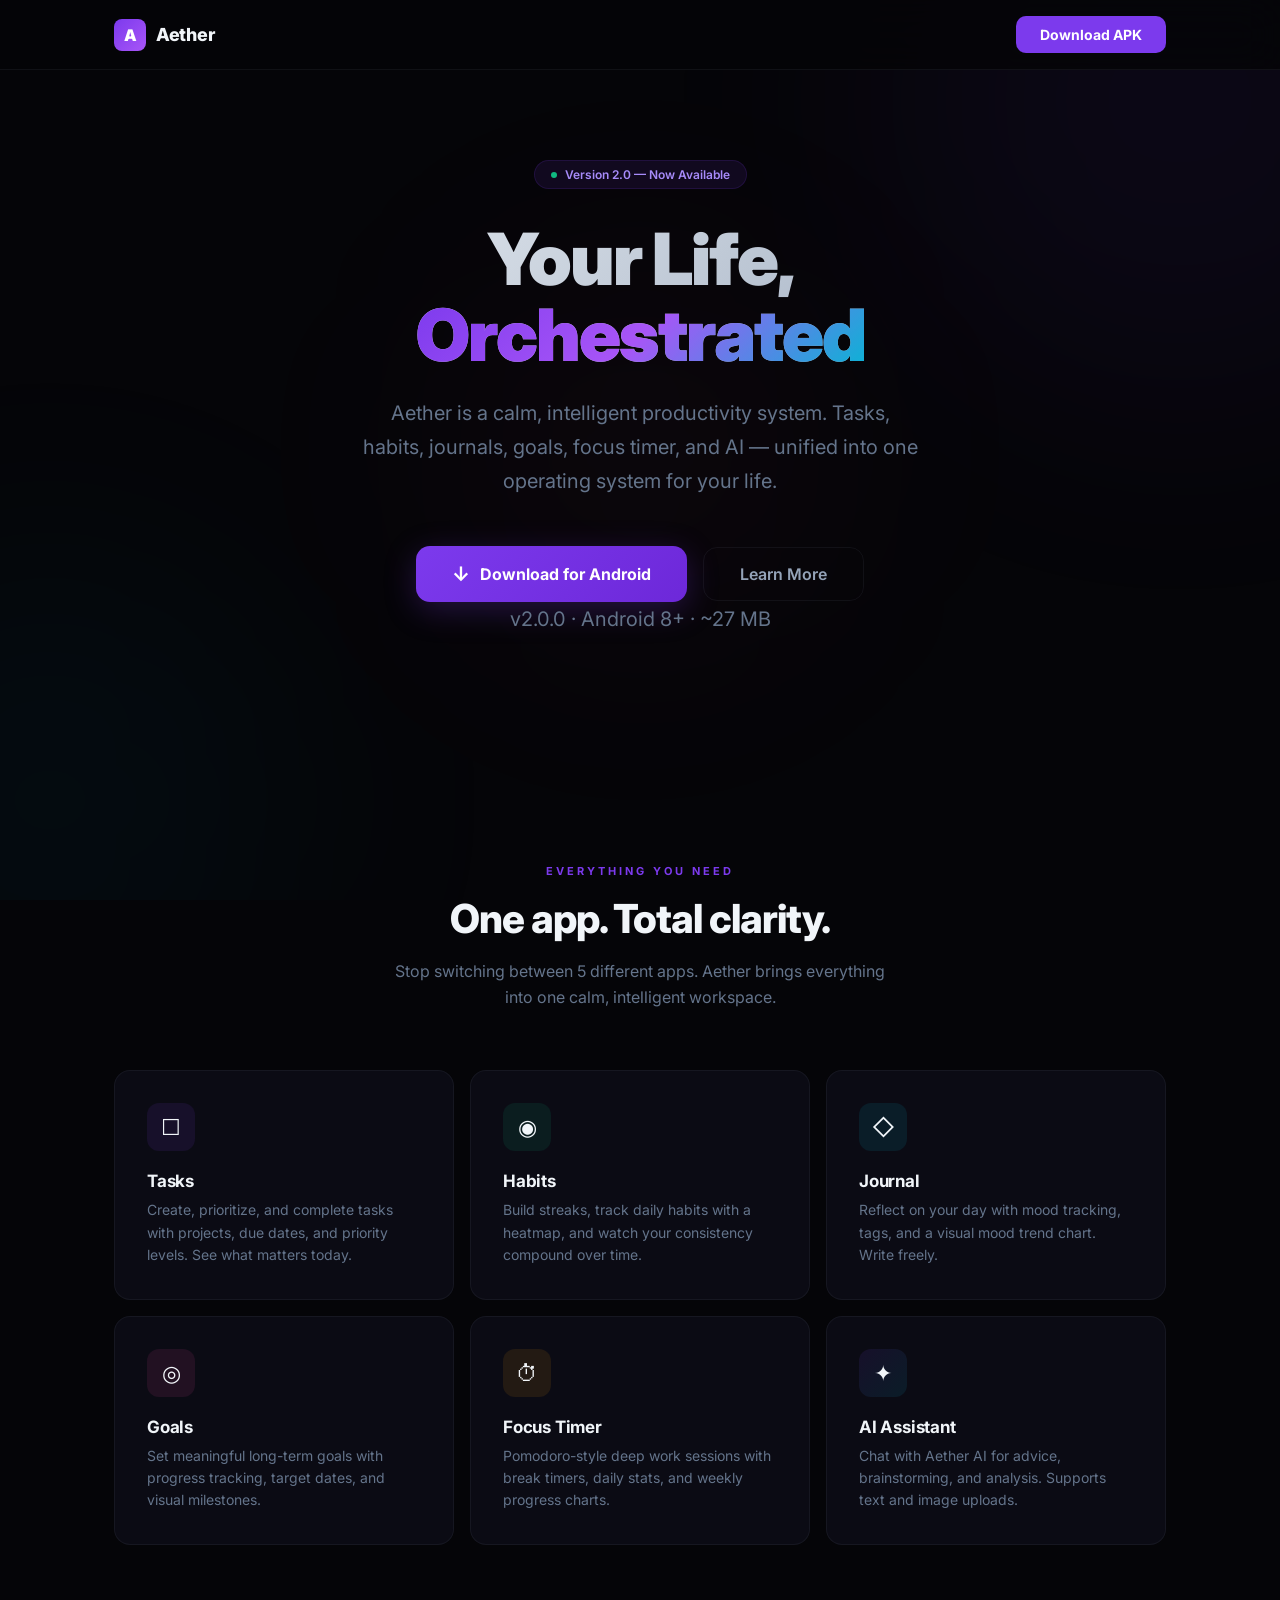
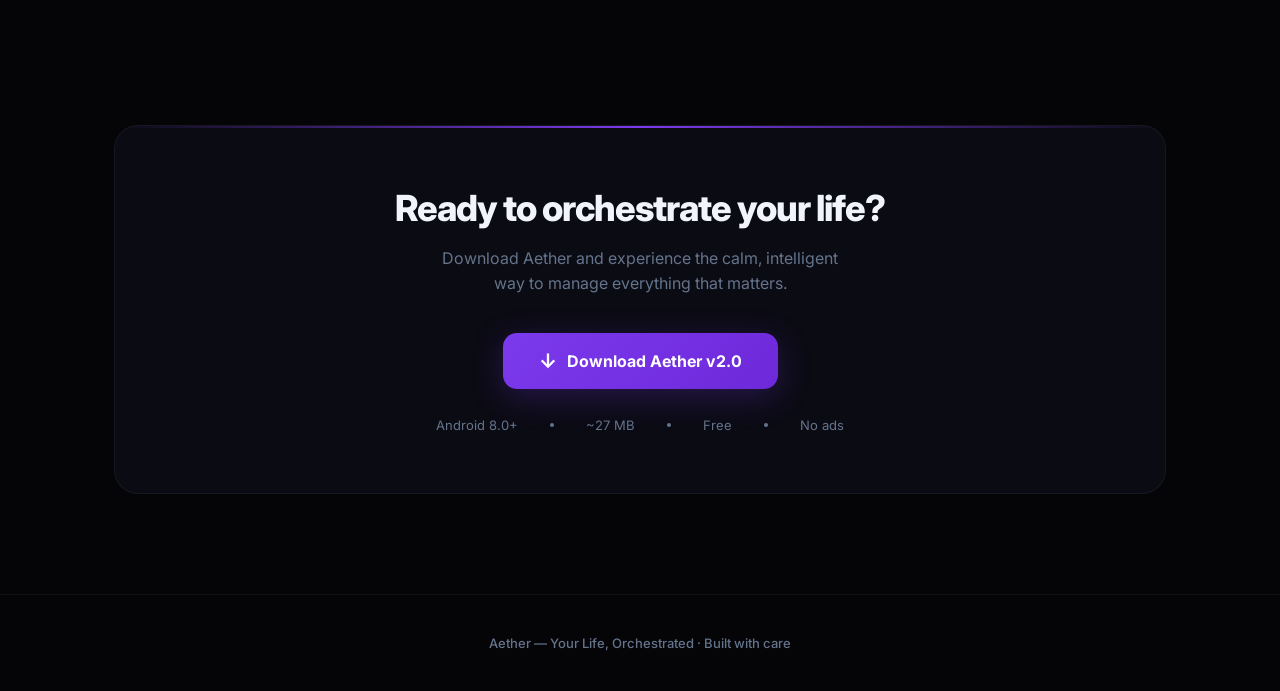
==== index.html @ 17930e39 "Aether landing page with APK download" ====
<!DOCTYPE html>
<html lang="en">
<head>
  <meta charset="UTF-8">
  <meta name="viewport" content="width=device-width, initial-scale=1.0">
  <title>Aether — Your Life, Orchestrated</title>
  <meta name="description" content="Aether is a calm, intelligent productivity operating system. Tasks, habits, journals, goals, AI — all in one place.">
  <meta name="theme-color" content="#050508">
  <link rel="preconnect" href="https://fonts.googleapis.com">
  <link rel="preconnect" href="https://fonts.gstatic.com" crossorigin>
  <link href="https://fonts.googleapis.com/css2?family=Inter:wght@300;400;500;600;700;800;900&display=swap" rel="stylesheet">
  <style>
    *, *::before, *::after { box-sizing: border-box; margin: 0; padding: 0; }

    :root {
      --bg: #050508;
      --bg-card: #0B0B14;
      --bg-elevated: #0F0F1A;
      --pri: #7C3AED;
      --pri-soft: rgba(124,58,237,0.10);
      --pri-glow: rgba(124,58,237,0.15);
      --cyan: #06B6D4;
      --green: #10B981;
      --rose: #EC4899;
      --amber: #F59E0B;
      --t1: #F1F5F9;
      --t2: #94A3B8;
      --t3: #64748B;
      --border: rgba(148,163,184,0.08);
    }

    html { scroll-behavior: smooth; }

    body {
      font-family: 'Inter', -apple-system, BlinkMacSystemFont, sans-serif;
      background: var(--bg);
      color: var(--t1);
      overflow-x: hidden;
      -webkit-font-smoothing: antialiased;
    }

    /* ═══ AMBIENT BACKGROUND ═══ */
    .ambient {
      position: fixed;
      top: 0; left: 0; right: 0; bottom: 0;
      pointer-events: none;
      z-index: 0;
      overflow: hidden;
    }
    .ambient .orb {
      position: absolute;
      border-radius: 50%;
      filter: blur(120px);
      animation: float 20s ease-in-out infinite;
    }
    .ambient .orb-1 {
      width: 600px; height: 600px;
      background: rgba(124,58,237,0.06);
      top: -200px; right: -200px;
      animation-delay: 0s;
    }
    .ambient .orb-2 {
      width: 500px; height: 500px;
      background: rgba(6,182,212,0.04);
      bottom: -150px; left: -200px;
      animation-delay: -7s;
    }
    .ambient .orb-3 {
      width: 400px; height: 400px;
      background: rgba(236,72,153,0.03);
      top: 50%; left: 50%;
      transform: translate(-50%, -50%);
      animation-delay: -14s;
    }

    @keyframes float {
      0%, 100% { transform: translate(0, 0) scale(1); }
      33% { transform: translate(30px, -30px) scale(1.05); }
      66% { transform: translate(-20px, 20px) scale(0.95); }
    }

    /* ═══ LAYOUT ═══ */
    .container {
      max-width: 1100px;
      margin: 0 auto;
      padding: 0 24px;
      position: relative;
      z-index: 1;
    }

    /* ═══ NAV ═══ */
    nav {
      position: fixed;
      top: 0; left: 0; right: 0;
      z-index: 100;
      padding: 16px 0;
      background: rgba(5,5,8,0.85);
      backdrop-filter: blur(20px);
      -webkit-backdrop-filter: blur(20px);
      border-bottom: 1px solid var(--border);
    }
    nav .container {
      display: flex;
      align-items: center;
      justify-content: space-between;
    }
    .logo {
      display: flex;
      align-items: center;
      gap: 10px;
      text-decoration: none;
    }
    .logo-mark {
      width: 32px; height: 32px;
      background: linear-gradient(135deg, var(--pri), #A855F7);
      border-radius: 8px;
      display: flex;
      align-items: center;
      justify-content: center;
      font-weight: 900;
      font-size: 16px;
      color: #fff;
    }
    .logo-text {
      font-size: 18px;
      font-weight: 800;
      color: var(--t1);
      letter-spacing: -0.3px;
    }
    .nav-download {
      padding: 10px 24px;
      background: var(--pri);
      color: #fff;
      border: none;
      border-radius: 10px;
      font-weight: 700;
      font-size: 14px;
      cursor: pointer;
      text-decoration: none;
      transition: all 0.2s;
    }
    .nav-download:hover {
      transform: translateY(-1px);
      box-shadow: 0 8px 24px rgba(124,58,237,0.3);
    }

    /* ═══ HERO ═══ */
    .hero {
      padding: 160px 0 100px;
      text-align: center;
    }
    .hero-badge {
      display: inline-flex;
      align-items: center;
      gap: 8px;
      padding: 6px 16px;
      background: var(--pri-soft);
      border: 1px solid rgba(124,58,237,0.15);
      border-radius: 100px;
      font-size: 12px;
      font-weight: 600;
      color: #A78BFA;
      margin-bottom: 32px;
    }
    .hero-badge .dot {
      width: 6px; height: 6px;
      background: var(--green);
      border-radius: 50%;
      animation: pulse 2s infinite;
    }
    @keyframes pulse {
      0%, 100% { opacity: 1; }
      50% { opacity: 0.4; }
    }
    .hero h1 {
      font-size: clamp(40px, 7vw, 72px);
      font-weight: 900;
      letter-spacing: -2px;
      line-height: 1.05;
      margin-bottom: 24px;
      background: linear-gradient(135deg, var(--t1) 0%, var(--t2) 100%);
      -webkit-background-clip: text;
      -webkit-text-fill-color: transparent;
      background-clip: text;
    }
    .hero h1 span {
      background: linear-gradient(135deg, var(--pri), #A855F7, var(--cyan));
      -webkit-background-clip: text;
      background-clip: text;
    }
    .hero p {
      font-size: clamp(16px, 2vw, 20px);
      color: var(--t3);
      max-width: 560px;
      margin: 0 auto 48px;
      line-height: 1.7;
      font-weight: 400;
    }
    .hero-actions {
      display: flex;
      align-items: center;
      justify-content: center;
      gap: 16px;
      flex-wrap: wrap;
    }
    .btn-primary {
      display: inline-flex;
      align-items: center;
      gap: 10px;
      padding: 16px 36px;
      background: linear-gradient(135deg, var(--pri), #6D28D9);
      color: #fff;
      border: none;
      border-radius: 14px;
      font-weight: 700;
      font-size: 16px;
      cursor: pointer;
      text-decoration: none;
      transition: all 0.25s;
      box-shadow: 0 8px 32px rgba(124,58,237,0.25);
    }
    .btn-primary:hover {
      transform: translateY(-2px);
      box-shadow: 0 12px 40px rgba(124,58,237,0.4);
    }
    .btn-primary .icon {
      font-size: 20px;
    }
    .btn-secondary {
      padding: 16px 36px;
      background: transparent;
      color: var(--t2);
      border: 1px solid var(--border);
      border-radius: 14px;
      font-weight: 600;
      font-size: 16px;
      cursor: pointer;
      text-decoration: none;
      transition: all 0.25s;
    }
    .btn-secondary:hover {
      border-color: rgba(148,163,184,0.2);
      color: var(--t1);
    }
    .hero-version {
      margin-top: 24px;
      font-size: 13px;
      color: var(--t3);
      font-weight: 500;
    }

    /* ═══ FEATURES ═══ */
    .features {
      padding: 80px 0;
    }
    .section-label {
      font-size: 11px;
      font-weight: 700;
      letter-spacing: 3px;
      text-transform: uppercase;
      color: var(--pri);
      text-align: center;
      margin-bottom: 16px;
    }
    .section-title {
      font-size: clamp(28px, 4vw, 40px);
      font-weight: 800;
      letter-spacing: -1px;
      text-align: center;
      margin-bottom: 16px;
    }
    .section-sub {
      font-size: 16px;
      color: var(--t3);
      text-align: center;
      max-width: 500px;
      margin: 0 auto 60px;
      line-height: 1.6;
    }
    .features-grid {
      display: grid;
      grid-template-columns: repeat(auto-fit, minmax(300px, 1fr));
      gap: 16px;
    }
    .feature-card {
      background: var(--bg-card);
      border: 1px solid var(--border);
      border-radius: 16px;
      padding: 32px;
      transition: all 0.3s;
    }
    .feature-card:hover {
      border-color: rgba(148,163,184,0.15);
      transform: translateY(-2px);
    }
    .feature-icon {
      width: 48px; height: 48px;
      border-radius: 12px;
      display: flex;
      align-items: center;
      justify-content: center;
      font-size: 22px;
      margin-bottom: 20px;
    }
    .feature-card h3 {
      font-size: 17px;
      font-weight: 700;
      margin-bottom: 8px;
      letter-spacing: -0.2px;
    }
    .feature-card p {
      font-size: 14px;
      color: var(--t3);
      line-height: 1.6;
    }

    /* ═══ DOWNLOAD SECTION ═══ */
    .download {
      padding: 100px 0;
      text-align: center;
    }
    .download-card {
      background: var(--bg-card);
      border: 1px solid var(--border);
      border-radius: 24px;
      padding: 60px 40px;
      position: relative;
      overflow: hidden;
    }
    .download-card::before {
      content: '';
      position: absolute;
      top: 0; left: 0; right: 0;
      height: 2px;
      background: linear-gradient(90deg, transparent, var(--pri), transparent);
    }
    .download-card h2 {
      font-size: clamp(24px, 4vw, 36px);
      font-weight: 800;
      letter-spacing: -1px;
      margin-bottom: 16px;
    }
    .download-card p {
      color: var(--t3);
      font-size: 16px;
      max-width: 420px;
      margin: 0 auto 36px;
      line-height: 1.6;
    }
    .download-info {
      display: flex;
      align-items: center;
      justify-content: center;
      gap: 32px;
      margin-top: 28px;
      flex-wrap: wrap;
    }
    .download-info .info-item {
      font-size: 13px;
      color: var(--t3);
      display: flex;
      align-items: center;
      gap: 6px;
    }
    .download-info .info-dot {
      width: 4px; height: 4px;
      border-radius: 50%;
      background: var(--t3);
    }

    /* ═══ FOOTER ═══ */
    footer {
      padding: 40px 0;
      text-align: center;
      border-top: 1px solid var(--border);
    }
    footer p {
      font-size: 13px;
      color: var(--t3);
      font-weight: 500;
    }

    /* ═══ RESPONSIVE ═══ */
    @media (max-width: 640px) {
      .hero { padding: 130px 0 60px; }
      .features-grid { grid-template-columns: 1fr; }
      .download-card { padding: 40px 24px; }
      .hero-actions { flex-direction: column; }
      .btn-primary, .btn-secondary { width: 100%; justify-content: center; }
    }

    /* ═══ ANIMATIONS ═══ */
    .fade-in {
      opacity: 0;
      transform: translateY(20px);
      animation: fadeIn 0.6s ease forwards;
    }
    .fade-in:nth-child(2) { animation-delay: 0.1s; }
    .fade-in:nth-child(3) { animation-delay: 0.2s; }
    .fade-in:nth-child(4) { animation-delay: 0.3s; }
    .fade-in:nth-child(5) { animation-delay: 0.4s; }
    .fade-in:nth-child(6) { animation-delay: 0.5s; }

    @keyframes fadeIn {
      to { opacity: 1; transform: translateY(0); }
    }
  </style>
</head>
<body>

  <!-- Ambient Background -->
  <div class="ambient">
    <div class="orb orb-1"></div>
    <div class="orb orb-2"></div>
    <div class="orb orb-3"></div>
  </div>

  <!-- Nav -->
  <nav>
    <div class="container">
      <a href="#" class="logo">
        <div class="logo-mark">A</div>
        <span class="logo-text">Aether</span>
      </a>
      <a href="#download" class="nav-download">Download APK</a>
    </div>
  </nav>

  <!-- Hero -->
  <section class="hero">
    <div class="container">
      <div class="hero-badge">
        <span class="dot"></span>
        Version 2.0 — Now Available
      </div>
      <h1>Your Life,<br><span>Orchestrated</span></h1>
      <p>Aether is a calm, intelligent productivity system. Tasks, habits, journals, goals, focus timer, and AI — unified into one operating system for your life.</p>
      <div class="hero-actions">
        <a href="Aether_v5.apk" class="btn-primary" download>
          <span class="icon">↓</span>
          Download for Android
        </a>
        <a href="#features" class="btn-secondary">Learn More</a>
      </div>
      <p class="hero-version">v2.0.0 · Android 8+ · ~27 MB</p>
    </div>
  </section>

  <!-- Features -->
  <section class="features" id="features">
    <div class="container">
      <p class="section-label">Everything You Need</p>
      <h2 class="section-title">One app. Total clarity.</h2>
      <p class="section-sub">Stop switching between 5 different apps. Aether brings everything into one calm, intelligent workspace.</p>
      <div class="features-grid">
        <div class="feature-card fade-in">
          <div class="feature-icon" style="background: rgba(124,58,237,0.1)">☐</div>
          <h3>Tasks</h3>
          <p>Create, prioritize, and complete tasks with projects, due dates, and priority levels. See what matters today.</p>
        </div>
        <div class="feature-card fade-in">
          <div class="feature-icon" style="background: rgba(16,185,129,0.1)">◉</div>
          <h3>Habits</h3>
          <p>Build streaks, track daily habits with a heatmap, and watch your consistency compound over time.</p>
        </div>
        <div class="feature-card fade-in">
          <div class="feature-icon" style="background: rgba(6,182,212,0.1)">◇</div>
          <h3>Journal</h3>
          <p>Reflect on your day with mood tracking, tags, and a visual mood trend chart. Write freely.</p>
        </div>
        <div class="feature-card fade-in">
          <div class="feature-icon" style="background: rgba(236,72,153,0.1)">◎</div>
          <h3>Goals</h3>
          <p>Set meaningful long-term goals with progress tracking, target dates, and visual milestones.</p>
        </div>
        <div class="feature-card fade-in">
          <div class="feature-icon" style="background: rgba(245,158,11,0.1)">⏱</div>
          <h3>Focus Timer</h3>
          <p>Pomodoro-style deep work sessions with break timers, daily stats, and weekly progress charts.</p>
        </div>
        <div class="feature-card fade-in">
          <div class="feature-icon" style="background: linear-gradient(135deg, rgba(124,58,237,0.1), rgba(6,182,212,0.1))">✦</div>
          <h3>AI Assistant</h3>
          <p>Chat with Aether AI for advice, brainstorming, and analysis. Supports text and image uploads.</p>
        </div>
      </div>
    </div>
  </section>

  <!-- Download -->
  <section class="download" id="download">
    <div class="container">
      <div class="download-card">
        <h2>Ready to orchestrate your life?</h2>
        <p>Download Aether and experience the calm, intelligent way to manage everything that matters.</p>
        <a href="Aether_v5.apk" class="btn-primary" download>
          <span class="icon">↓</span>
          Download Aether v2.0
        </a>
        <div class="download-info">
          <span class="info-item">Android 8.0+</span>
          <span class="info-dot"></span>
          <span class="info-item">~27 MB</span>
          <span class="info-dot"></span>
          <span class="info-item">Free</span>
          <span class="info-dot"></span>
          <span class="info-item">No ads</span>
        </div>
      </div>
    </div>
  </section>

  <!-- Footer -->
  <footer>
    <div class="container">
      <p>Aether — Your Life, Orchestrated · Built with care</p>
    </div>
  </footer>

  <!-- Intersection Observer for fade-in animations -->
  <script>
    const observer = new IntersectionObserver((entries) => {
      entries.forEach(entry => {
        if (entry.isIntersecting) {
          entry.target.style.animationPlayState = 'running';
        }
      });
    }, { threshold: 0.1 });

    document.querySelectorAll('.fade-in').forEach(el => {
      el.style.animationPlayState = 'paused';
      observer.observe(el);
    });
  </script>
</body>
</html>
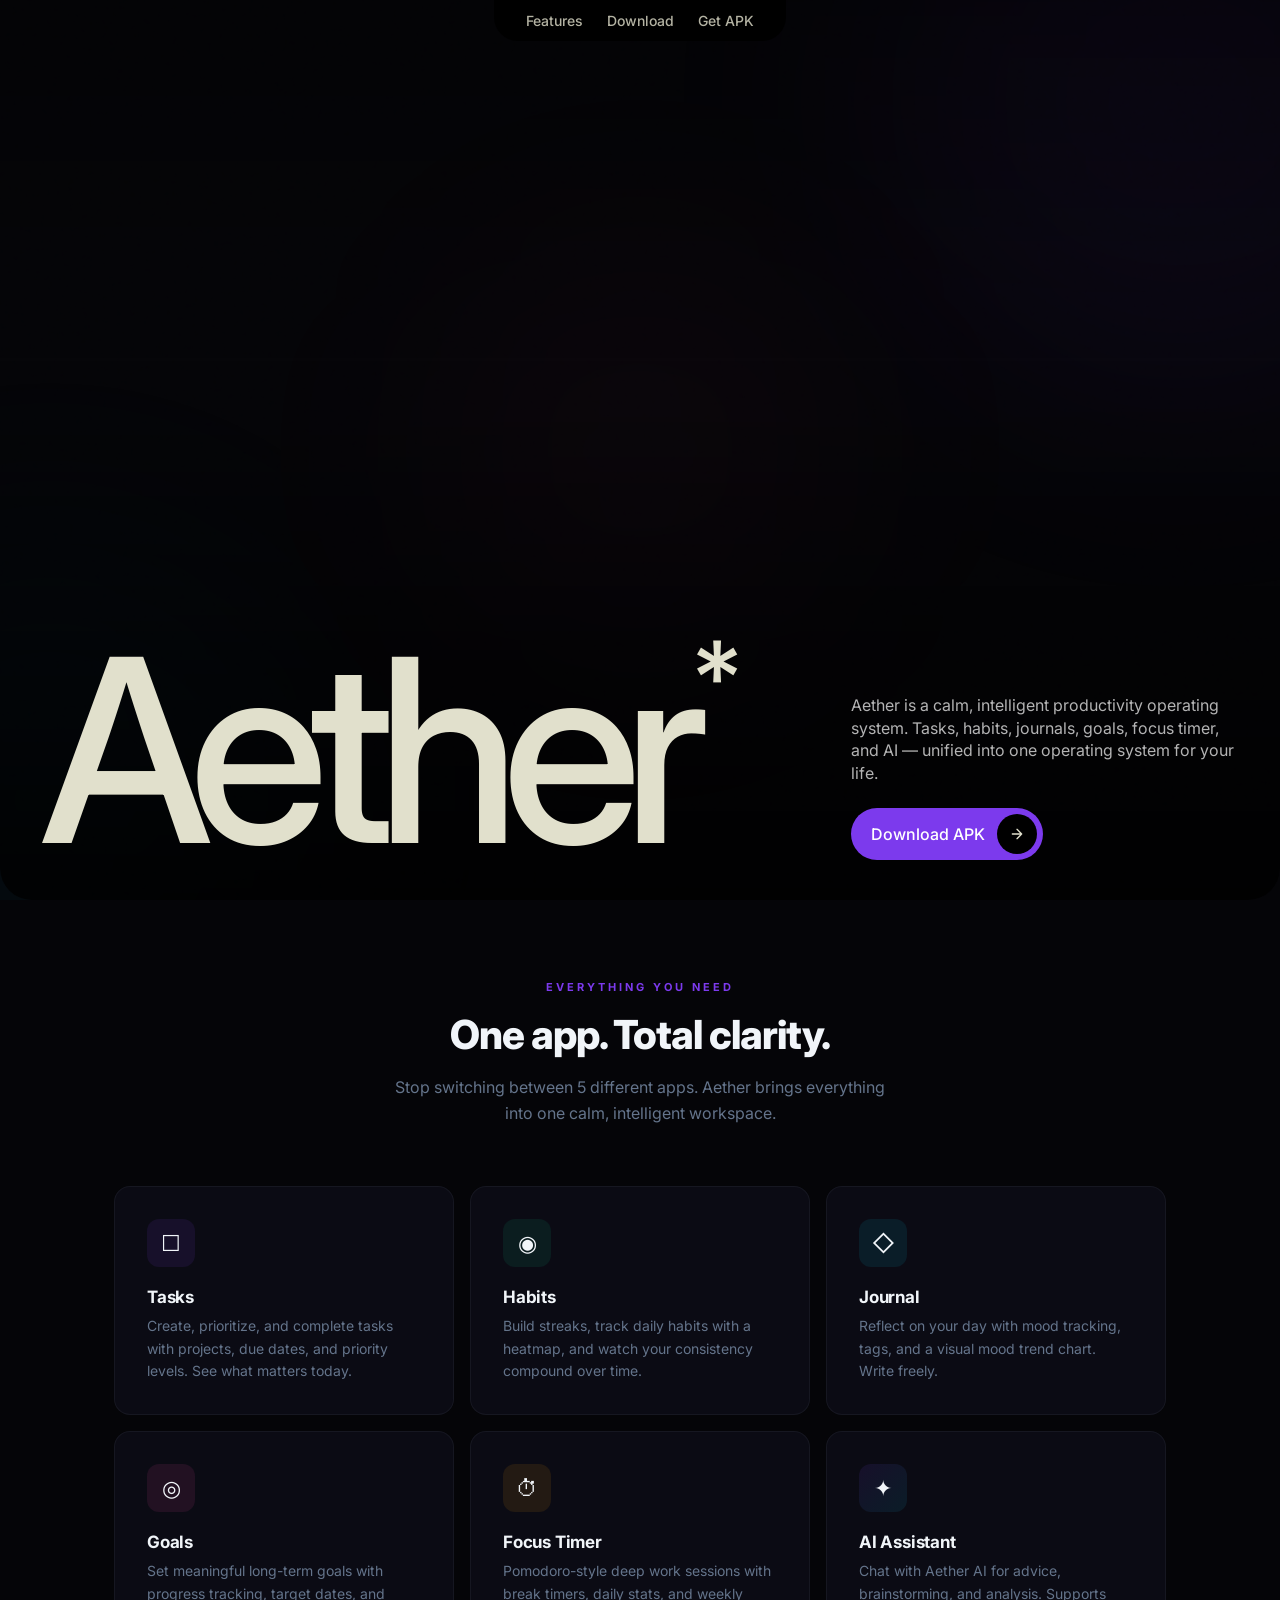
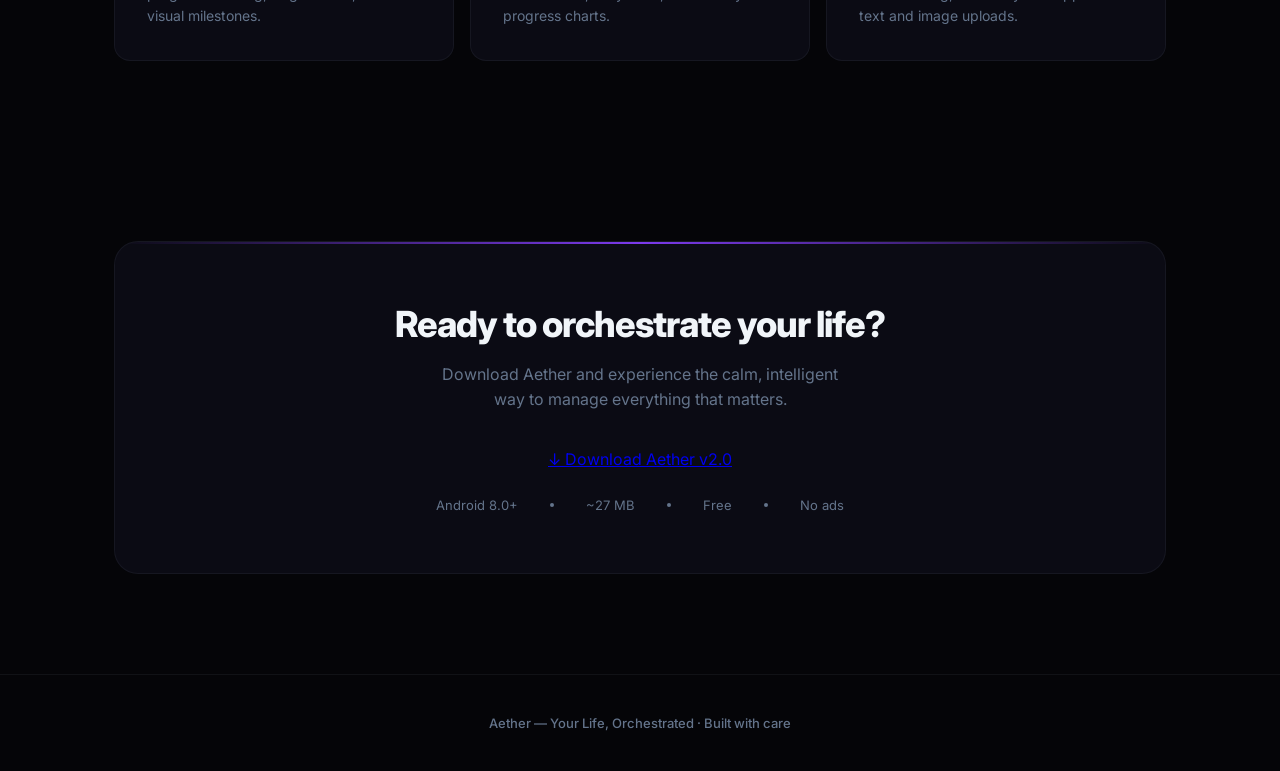
==== commit a61c3fbc: "Update hero layout to match Prisma design" ====
--- a/index.html
+++ b/index.html
@@ -90,164 +90,124 @@
 
     /* ═══ NAV ═══ */
     nav {
-      position: fixed;
-      top: 0; left: 0; right: 0;
+      position: absolute;
+      top: 0; left: 50%;
+      transform: translateX(-50%);
       z-index: 100;
-      padding: 16px 0;
-      background: rgba(5,5,8,0.85);
-      backdrop-filter: blur(20px);
-      -webkit-backdrop-filter: blur(20px);
-      border-bottom: 1px solid var(--border);
-    }
-    nav .container {
       display: flex;
+      gap: 1.5rem;
+      background: #000;
+      padding: 12px 32px;
+      border-radius: 0 0 24px 24px;
+    }
+    nav a {
+      color: rgba(225, 224, 204, 0.8);
+      text-decoration: none;
+      font-size: 14px;
+      font-weight: 500;
+      transition: color 0.2s;
+    }
+    nav a:hover { color: #E1E0CC; }
+
+    /* ═══ HERO ═══ */
+    .hero {
+      height: 100vh;
+      width: 100%;
+      position: relative;
+      overflow: hidden;
+      border-radius: 0 0 2rem 2rem;
+    }
+    .hero-video {
+      position: absolute;
+      top: 0; left: 0;
+      width: 100%; height: 100%;
+      object-fit: cover;
+      z-index: 1;
+    }
+    .hero-noise {
+      position: absolute;
+      top: 0; left: 0; right: 0; bottom: 0;
+      background-image: url('data:image/svg+xml,%3Csvg viewBox="0 0 200 200" xmlns="http://www.w3.org/2000/svg"%3E%3Cfilter id="noiseFilter"%3E%3CfeTurbulence type="fractalNoise" baseFrequency="0.65" numOctaves="3" stitchTiles="stitch"/%3E%3C/filter%3E%3Crect width="100%25" height="100%25" filter="url(%23noiseFilter)"/%3E%3C/svg%3E');
+      opacity: 0.15;
+      mix-blend-mode: overlay;
+      pointer-events: none;
+      z-index: 2;
+    }
+    .hero-gradient {
+      position: absolute;
+      top: 0; left: 0; right: 0; bottom: 0;
+      background: linear-gradient(to bottom, rgba(0,0,0,0.3) 0%, transparent 40%, rgba(0,0,0,0.8) 100%);
+      pointer-events: none;
+      z-index: 3;
+    }
+    .hero-content {
+      position: absolute;
+      bottom: 0; left: 0; right: 0;
+      padding: 2rem 24px;
+      z-index: 4;
+      display: grid;
+      grid-template-columns: 1fr;
+      gap: 2rem;
+      align-items: flex-end;
+    }
+    @media(min-width: 1024px) {
+      .hero-content {
+        grid-template-columns: 2fr 1fr;
+        padding: 0 40px 40px 40px;
+      }
+    }
+    .hero-title {
+      font-size: 24vw;
+      font-weight: 500;
+      line-height: 0.85;
+      letter-spacing: -0.07em;
+      color: #E1E0CC;
+      margin: 0;
+    }
+    @media(min-width: 640px) { .hero-title { font-size: 20vw; } }
+    
+    .pull-up span {
+      display: inline-block;
+      opacity: 0;
+      transform: translateY(20px);
+      animation: pullUp 0.8s cubic-bezier(0.16, 1, 0.3, 1) forwards;
+    }
+    @keyframes pullUp { to { opacity: 1; transform: translateY(0); } }
+    
+    .hero-desc {
+      color: rgba(255,255,255,0.7);
+      font-size: 16px;
+      line-height: 1.4;
+      margin-bottom: 24px;
+      opacity: 0;
+      animation: fadeIn 0.8s cubic-bezier(0.16, 1, 0.3, 1) 0.5s forwards;
+    }
+    .hero-btn {
+      display: inline-flex;
       align-items: center;
-      justify-content: space-between;
-    }
-    .logo {
-      display: flex;
-      align-items: center;
-      gap: 10px;
+      gap: 12px;
+      background: var(--pri);
+      color: #fff;
+      padding: 6px 6px 6px 20px;
+      border-radius: 100px;
+      font-weight: 500;
       text-decoration: none;
-    }
-    .logo-mark {
-      width: 32px; height: 32px;
-      background: linear-gradient(135deg, var(--pri), #A855F7);
-      border-radius: 8px;
+      transition: all 0.3s;
+      opacity: 0;
+      animation: fadeIn 0.8s cubic-bezier(0.16, 1, 0.3, 1) 0.7s forwards;
+    }
+    .hero-btn:hover { gap: 16px; }
+    .hero-btn .icon-circle {
+      width: 40px; height: 40px;
+      background: #000;
+      border-radius: 50%;
       display: flex;
       align-items: center;
       justify-content: center;
-      font-weight: 900;
-      font-size: 16px;
-      color: #fff;
-    }
-    .logo-text {
-      font-size: 18px;
-      font-weight: 800;
-      color: var(--t1);
-      letter-spacing: -0.3px;
-    }
-    .nav-download {
-      padding: 10px 24px;
-      background: var(--pri);
-      color: #fff;
-      border: none;
-      border-radius: 10px;
-      font-weight: 700;
-      font-size: 14px;
-      cursor: pointer;
-      text-decoration: none;
-      transition: all 0.2s;
-    }
-    .nav-download:hover {
-      transform: translateY(-1px);
-      box-shadow: 0 8px 24px rgba(124,58,237,0.3);
-    }
-
-    /* ═══ HERO ═══ */
-    .hero {
-      padding: 160px 0 100px;
-      text-align: center;
-    }
-    .hero-badge {
-      display: inline-flex;
-      align-items: center;
-      gap: 8px;
-      padding: 6px 16px;
-      background: var(--pri-soft);
-      border: 1px solid rgba(124,58,237,0.15);
-      border-radius: 100px;
-      font-size: 12px;
-      font-weight: 600;
-      color: #A78BFA;
-      margin-bottom: 32px;
-    }
-    .hero-badge .dot {
-      width: 6px; height: 6px;
-      background: var(--green);
-      border-radius: 50%;
-      animation: pulse 2s infinite;
-    }
-    @keyframes pulse {
-      0%, 100% { opacity: 1; }
-      50% { opacity: 0.4; }
-    }
-    .hero h1 {
-      font-size: clamp(40px, 7vw, 72px);
-      font-weight: 900;
-      letter-spacing: -2px;
-      line-height: 1.05;
-      margin-bottom: 24px;
-      background: linear-gradient(135deg, var(--t1) 0%, var(--t2) 100%);
-      -webkit-background-clip: text;
-      -webkit-text-fill-color: transparent;
-      background-clip: text;
-    }
-    .hero h1 span {
-      background: linear-gradient(135deg, var(--pri), #A855F7, var(--cyan));
-      -webkit-background-clip: text;
-      background-clip: text;
-    }
-    .hero p {
-      font-size: clamp(16px, 2vw, 20px);
-      color: var(--t3);
-      max-width: 560px;
-      margin: 0 auto 48px;
-      line-height: 1.7;
-      font-weight: 400;
-    }
-    .hero-actions {
-      display: flex;
-      align-items: center;
-      justify-content: center;
-      gap: 16px;
-      flex-wrap: wrap;
-    }
-    .btn-primary {
-      display: inline-flex;
-      align-items: center;
-      gap: 10px;
-      padding: 16px 36px;
-      background: linear-gradient(135deg, var(--pri), #6D28D9);
-      color: #fff;
-      border: none;
-      border-radius: 14px;
-      font-weight: 700;
-      font-size: 16px;
-      cursor: pointer;
-      text-decoration: none;
-      transition: all 0.25s;
-      box-shadow: 0 8px 32px rgba(124,58,237,0.25);
-    }
-    .btn-primary:hover {
-      transform: translateY(-2px);
-      box-shadow: 0 12px 40px rgba(124,58,237,0.4);
-    }
-    .btn-primary .icon {
-      font-size: 20px;
-    }
-    .btn-secondary {
-      padding: 16px 36px;
-      background: transparent;
-      color: var(--t2);
-      border: 1px solid var(--border);
-      border-radius: 14px;
-      font-weight: 600;
-      font-size: 16px;
-      cursor: pointer;
-      text-decoration: none;
-      transition: all 0.25s;
-    }
-    .btn-secondary:hover {
-      border-color: rgba(148,163,184,0.2);
-      color: var(--t1);
-    }
-    .hero-version {
-      margin-top: 24px;
-      font-size: 13px;
-      color: var(--t3);
-      font-weight: 500;
-    }
+      transition: transform 0.3s;
+    }
+    .hero-btn:hover .icon-circle { transform: scale(1.1); }
+    .hero-btn svg { width: 16px; height: 16px; color: #E1E0CC; }
 
     /* ═══ FEATURES ═══ */
     .features {
@@ -417,32 +377,32 @@
 
   <!-- Nav -->
   <nav>
-    <div class="container">
-      <a href="#" class="logo">
-        <div class="logo-mark">A</div>
-        <span class="logo-text">Aether</span>
-      </a>
-      <a href="#download" class="nav-download">Download APK</a>
-    </div>
+    <a href="#features">Features</a>
+    <a href="#download">Download</a>
+    <a href="Aether_v5.apk">Get APK</a>
   </nav>
 
   <!-- Hero -->
   <section class="hero">
-    <div class="container">
-      <div class="hero-badge">
-        <span class="dot"></span>
-        Version 2.0 — Now Available
+    <video autoplay loop muted playsinline class="hero-video" src="https://d8j0ntlcm91z4.cloudfront.net/user_38xzZboKViGWJOttwIXH07lWA1P/hf_20260405_170732_8a9ccda6-5cff-4628-b164-059c500a2b41.mp4"></video>
+    <div class="hero-noise"></div>
+    <div class="hero-gradient"></div>
+
+    <div class="hero-content">
+      <div class="hero-left">
+        <h1 class="hero-title pull-up">
+          <span style="animation-delay: 0s;">Aether</span><span style="animation-delay: 0.1s; position:relative; font-size: 8vw; top: -10vw;">*</span>
+        </h1>
       </div>
-      <h1>Your Life,<br><span>Orchestrated</span></h1>
-      <p>Aether is a calm, intelligent productivity system. Tasks, habits, journals, goals, focus timer, and AI — unified into one operating system for your life.</p>
-      <div class="hero-actions">
-        <a href="Aether_v5.apk" class="btn-primary" download>
-          <span class="icon">↓</span>
-          Download for Android
+      <div class="hero-right">
+        <p class="hero-desc">Aether is a calm, intelligent productivity operating system. Tasks, habits, journals, goals, focus timer, and AI — unified into one operating system for your life.</p>
+        <a href="Aether_v5.apk" class="hero-btn" download>
+          Download APK
+          <div class="icon-circle">
+            <svg xmlns="http://www.w3.org/2000/svg" viewBox="0 0 24 24" fill="none" stroke="currentColor" stroke-width="2" stroke-linecap="round" stroke-linejoin="round"><path d="M5 12h14M12 5l7 7-7 7"/></svg>
+          </div>
         </a>
-        <a href="#features" class="btn-secondary">Learn More</a>
       </div>
-      <p class="hero-version">v2.0.0 · Android 8+ · ~27 MB</p>
     </div>
   </section>
 
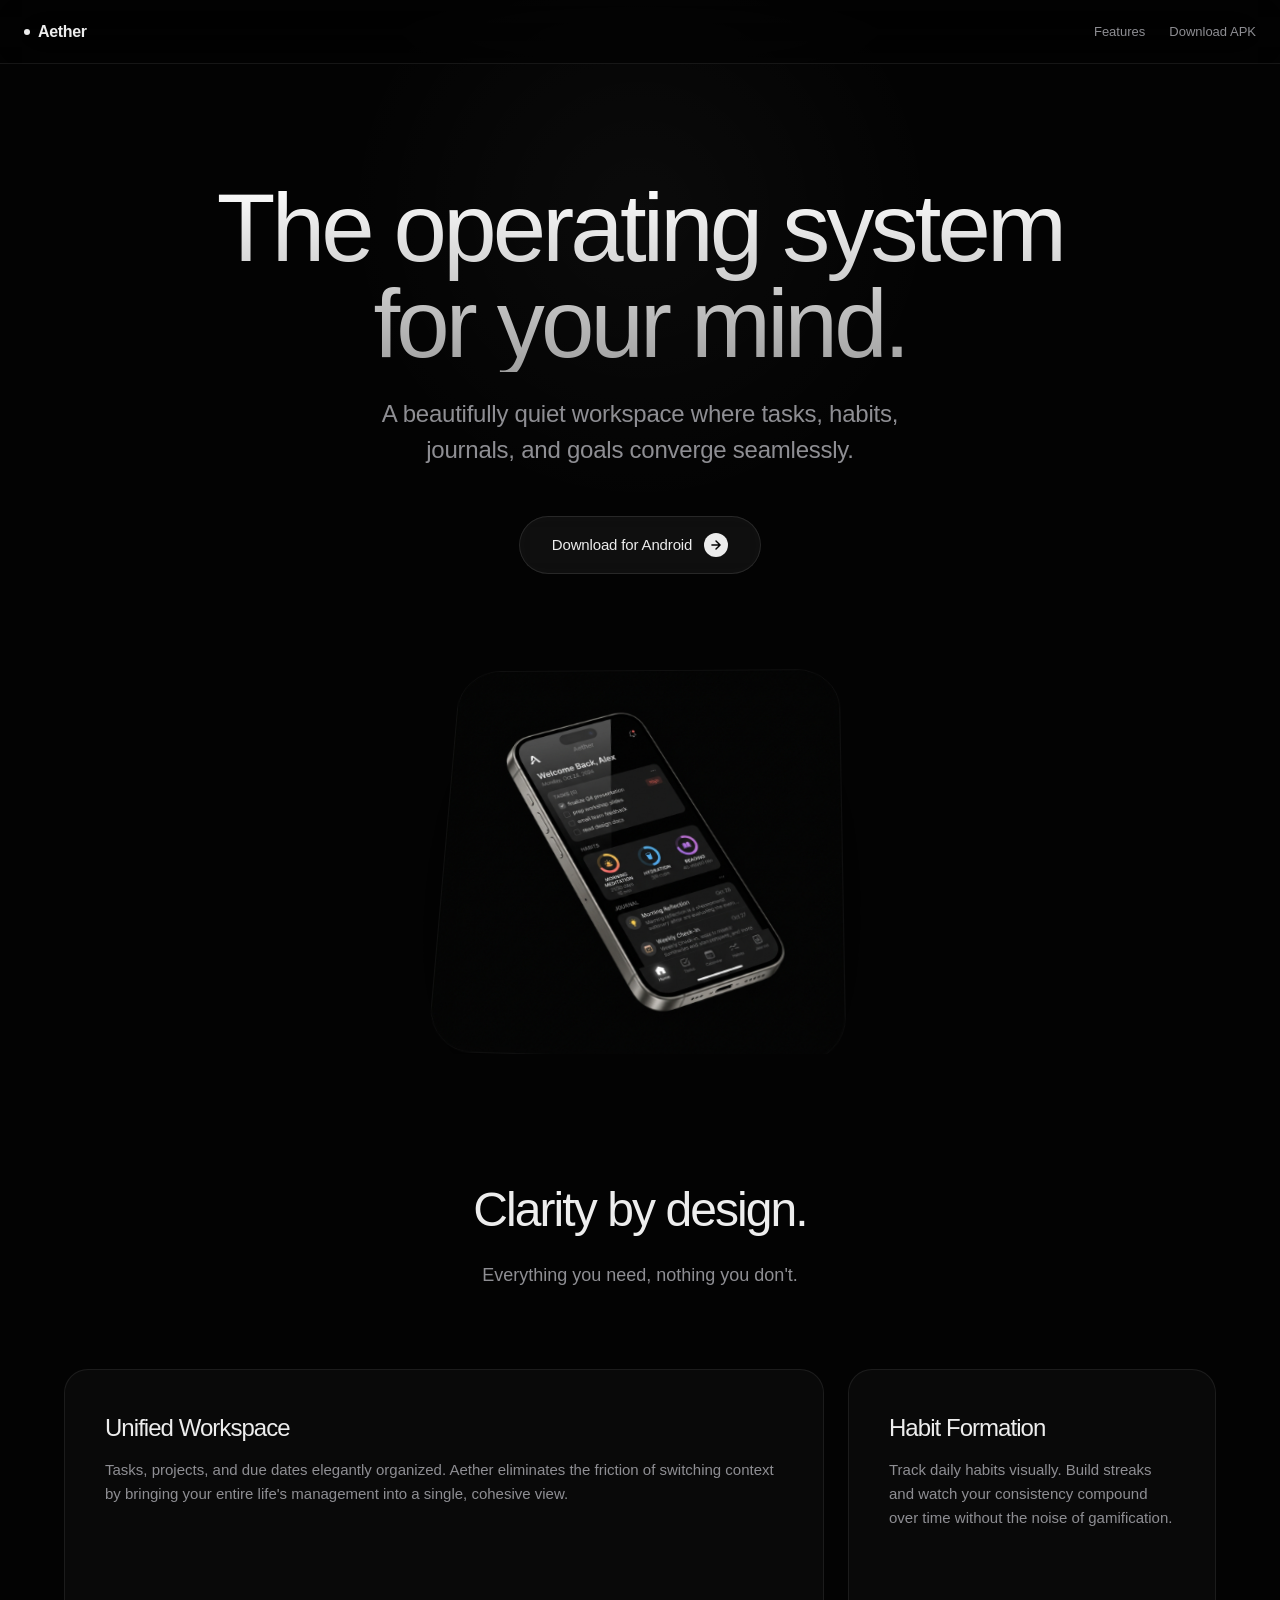
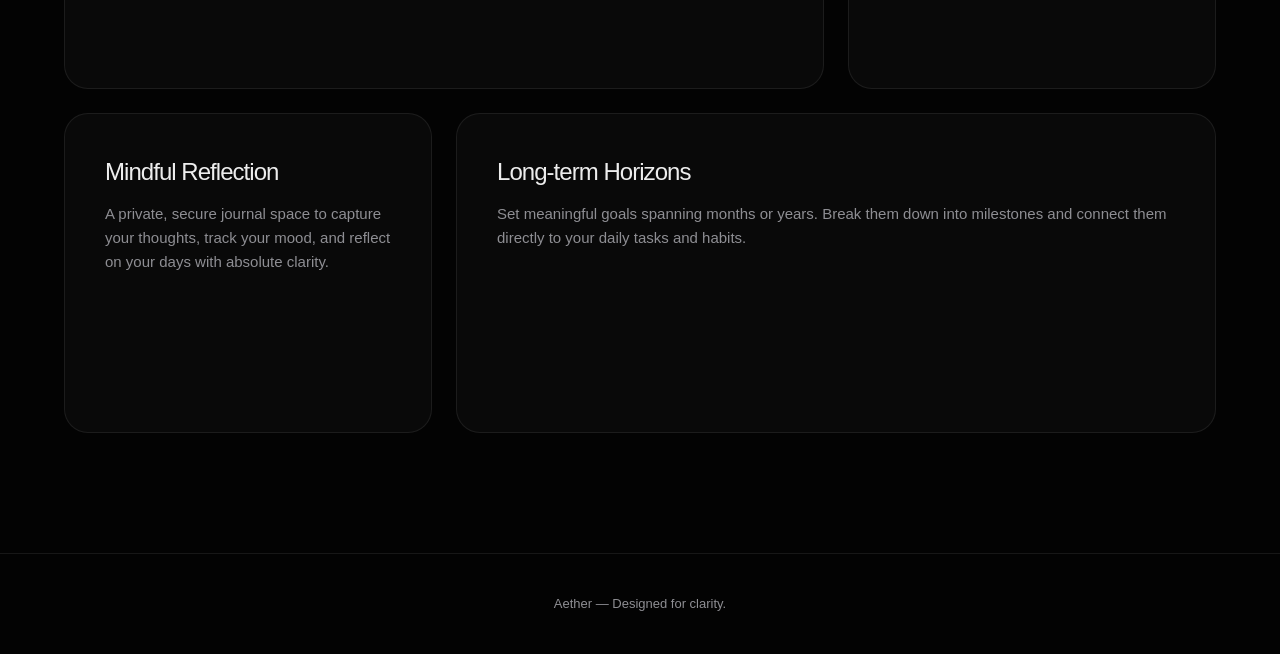
==== commit 8367587e: "Completely redesign website: bespoke Linear/Apple aesthetic, Bento UI, magnetic buttons" ====
--- a/index.html
+++ b/index.html
@@ -3,494 +3,387 @@
 <head>
   <meta charset="UTF-8">
   <meta name="viewport" content="width=device-width, initial-scale=1.0">
-  <title>Aether — Your Life, Orchestrated</title>
-  <meta name="description" content="Aether is a calm, intelligent productivity operating system. Tasks, habits, journals, goals, AI — all in one place.">
-  <meta name="theme-color" content="#050508">
-  <link rel="preconnect" href="https://fonts.googleapis.com">
-  <link rel="preconnect" href="https://fonts.gstatic.com" crossorigin>
-  <link href="https://fonts.googleapis.com/css2?family=Inter:wght@300;400;500;600;700;800;900&display=swap" rel="stylesheet">
+  <title>Aether — The operating system for your mind.</title>
+  <meta name="description" content="A calm, intelligent productivity operating system.">
+  <meta name="theme-color" content="#030303">
+  
   <style>
-    *, *::before, *::after { box-sizing: border-box; margin: 0; padding: 0; }
-
     :root {
-      --bg: #050508;
-      --bg-card: #0B0B14;
-      --bg-elevated: #0F0F1A;
-      --pri: #7C3AED;
-      --pri-soft: rgba(124,58,237,0.10);
-      --pri-glow: rgba(124,58,237,0.15);
-      --cyan: #06B6D4;
-      --green: #10B981;
-      --rose: #EC4899;
-      --amber: #F59E0B;
-      --t1: #F1F5F9;
-      --t2: #94A3B8;
-      --t3: #64748B;
-      --border: rgba(148,163,184,0.08);
-    }
-
+      --bg: #030303;
+      --fg-primary: #EDEDED;
+      --fg-secondary: #8E8E93;
+      --border: rgba(255, 255, 255, 0.08);
+      --glass-bg: rgba(20, 20, 20, 0.4);
+      --font-sans: -apple-system, BlinkMacSystemFont, "SF Pro Display", "Inter", "Helvetica Neue", sans-serif;
+    }
+
+    * { box-sizing: border-box; margin: 0; padding: 0; }
+    
     html { scroll-behavior: smooth; }
 
     body {
-      font-family: 'Inter', -apple-system, BlinkMacSystemFont, sans-serif;
-      background: var(--bg);
-      color: var(--t1);
+      font-family: var(--font-sans);
+      background-color: var(--bg);
+      color: var(--fg-primary);
+      -webkit-font-smoothing: antialiased;
+      -moz-osx-font-smoothing: grayscale;
       overflow-x: hidden;
-      -webkit-font-smoothing: antialiased;
-    }
-
-    /* ═══ AMBIENT BACKGROUND ═══ */
-    .ambient {
+      line-height: 1.5;
+    }
+
+    /* Typography */
+    h1, h2, h3 {
+      font-weight: 500;
+      letter-spacing: -0.04em;
+    }
+    
+    /* Layout */
+    .container {
+      max-width: 1200px;
+      margin: 0 auto;
+      padding: 0 24px;
+    }
+
+    /* Nav */
+    nav {
       position: fixed;
-      top: 0; left: 0; right: 0; bottom: 0;
+      top: 0; left: 0; right: 0;
+      height: 64px;
+      display: flex;
+      align-items: center;
+      justify-content: space-between;
+      padding: 0 24px;
+      z-index: 100;
+      background: rgba(3, 3, 3, 0.6);
+      backdrop-filter: blur(24px);
+      -webkit-backdrop-filter: blur(24px);
+      border-bottom: 1px solid var(--border);
+    }
+    .logo {
+      font-size: 16px;
+      font-weight: 600;
+      letter-spacing: -0.02em;
+      color: var(--fg-primary);
+      text-decoration: none;
+      display: flex;
+      align-items: center;
+      gap: 8px;
+    }
+    .logo-dot {
+      width: 6px; height: 6px;
+      background: var(--fg-primary);
+      border-radius: 50%;
+    }
+    .nav-links { display: flex; gap: 24px; align-items: center; }
+    .nav-link {
+      font-size: 13px;
+      color: var(--fg-secondary);
+      text-decoration: none;
+      transition: color 0.2s;
+    }
+    .nav-link:hover { color: var(--fg-primary); }
+
+    /* Hero */
+    .hero {
+      position: relative;
+      padding-top: 180px;
+      min-height: 100vh;
+      display: flex;
+      flex-direction: column;
+      align-items: center;
+      text-align: center;
+      overflow: hidden;
+    }
+    .hero-bg-glow {
+      position: absolute;
+      top: 20%; left: 50%;
+      transform: translate(-50%, -50%);
+      width: 800px; height: 600px;
+      background: radial-gradient(circle, rgba(255,255,255,0.03) 0%, transparent 60%);
       pointer-events: none;
       z-index: 0;
+    }
+    .hero h1 {
+      font-size: clamp(48px, 8vw, 96px);
+      line-height: 1;
+      margin-bottom: 24px;
+      max-width: 900px;
+      z-index: 1;
+      background: linear-gradient(180deg, #FFFFFF 0%, #A0A0A0 100%);
+      -webkit-background-clip: text;
+      -webkit-text-fill-color: transparent;
+      opacity: 0;
+      animation: revealUp 1s cubic-bezier(0.16, 1, 0.3, 1) forwards;
+    }
+    .hero p {
+      font-size: clamp(18px, 2.5vw, 24px);
+      color: var(--fg-secondary);
+      max-width: 600px;
+      margin: 0 auto 48px;
+      letter-spacing: -0.01em;
+      z-index: 1;
+      opacity: 0;
+      animation: revealUp 1s cubic-bezier(0.16, 1, 0.3, 1) 0.2s forwards;
+    }
+    
+    /* Button */
+    .btn-download {
+      position: relative;
+      display: inline-flex;
+      align-items: center;
+      gap: 12px;
+      background: rgba(255, 255, 255, 0.05);
+      border: 1px solid rgba(255, 255, 255, 0.1);
+      padding: 16px 32px;
+      border-radius: 100px;
+      color: var(--fg-primary);
+      text-decoration: none;
+      font-size: 15px;
+      font-weight: 500;
+      letter-spacing: -0.01em;
       overflow: hidden;
-    }
-    .ambient .orb {
-      position: absolute;
+      z-index: 1;
+      transition: all 0.3s cubic-bezier(0.16, 1, 0.3, 1);
+      opacity: 0;
+      animation: revealUp 1s cubic-bezier(0.16, 1, 0.3, 1) 0.4s forwards;
+      backdrop-filter: blur(12px);
+      -webkit-backdrop-filter: blur(12px);
+    }
+    .btn-download:hover {
+      background: rgba(255, 255, 255, 0.1);
+      border-color: rgba(255, 255, 255, 0.2);
+      transform: translateY(-2px);
+      box-shadow: 0 12px 24px rgba(0,0,0,0.5);
+    }
+    .btn-download .icon {
+      display: flex;
+      align-items: center;
+      justify-content: center;
+      width: 24px; height: 24px;
+      background: var(--fg-primary);
+      color: var(--bg);
       border-radius: 50%;
-      filter: blur(120px);
-      animation: float 20s ease-in-out infinite;
-    }
-    .ambient .orb-1 {
-      width: 600px; height: 600px;
-      background: rgba(124,58,237,0.06);
-      top: -200px; right: -200px;
-      animation-delay: 0s;
-    }
-    .ambient .orb-2 {
-      width: 500px; height: 500px;
-      background: rgba(6,182,212,0.04);
-      bottom: -150px; left: -200px;
-      animation-delay: -7s;
-    }
-    .ambient .orb-3 {
-      width: 400px; height: 400px;
-      background: rgba(236,72,153,0.03);
-      top: 50%; left: 50%;
-      transform: translate(-50%, -50%);
-      animation-delay: -14s;
-    }
-
-    @keyframes float {
-      0%, 100% { transform: translate(0, 0) scale(1); }
-      33% { transform: translate(30px, -30px) scale(1.05); }
-      66% { transform: translate(-20px, 20px) scale(0.95); }
-    }
-
-    /* ═══ LAYOUT ═══ */
-    .container {
-      max-width: 1100px;
-      margin: 0 auto;
-      padding: 0 24px;
-      position: relative;
-      z-index: 1;
-    }
-
-    /* ═══ NAV ═══ */
-    nav {
-      position: absolute;
-      top: 0; left: 50%;
-      transform: translateX(-50%);
-      z-index: 100;
-      display: flex;
-      gap: 1.5rem;
-      background: #000;
-      padding: 12px 32px;
-      border-radius: 0 0 24px 24px;
-    }
-    nav a {
-      color: rgba(225, 224, 204, 0.8);
-      text-decoration: none;
-      font-size: 14px;
-      font-weight: 500;
-      transition: color 0.2s;
-    }
-    nav a:hover { color: #E1E0CC; }
-
-    /* ═══ HERO ═══ */
-    .hero {
-      height: 100vh;
+    }
+    .btn-download .icon svg { width: 14px; height: 14px; }
+
+    /* Mockup */
+    .hero-mockup-wrapper {
+      margin-top: 80px;
+      position: relative;
       width: 100%;
+      max-width: 1000px;
+      display: flex;
+      justify-content: center;
+      z-index: 2;
+      perspective: 1000px;
+      opacity: 0;
+      animation: revealUp 1.2s cubic-bezier(0.16, 1, 0.3, 1) 0.6s forwards;
+    }
+    .hero-mockup {
+      width: 100%;
+      max-width: 400px; /* Constrain the height visually */
+      height: auto;
+      transform: rotateX(15deg) rotateY(-5deg) rotateZ(2deg);
+      transition: transform 0.5s ease;
+      filter: drop-shadow(0 40px 80px rgba(0,0,0,0.8));
+      border-radius: 44px;
+      border: 1px solid rgba(255,255,255,0.05);
+    }
+    .hero-mockup-wrapper:hover .hero-mockup {
+      transform: rotateX(5deg) rotateY(0deg) rotateZ(0deg) translateY(-10px);
+    }
+
+    /* Bento Grid */
+    .bento-section {
+      padding: 120px 0;
+      position: relative;
+    }
+    .bento-header {
+      text-align: center;
+      margin-bottom: 80px;
+    }
+    .bento-header h2 {
+      font-size: clamp(32px, 5vw, 48px);
+      color: var(--fg-primary);
+      margin-bottom: 16px;
+    }
+    .bento-header p {
+      font-size: 18px;
+      color: var(--fg-secondary);
+    }
+
+    .bento-grid {
+      display: grid;
+      grid-template-columns: repeat(3, 1fr);
+      grid-auto-rows: minmax(320px, auto);
+      gap: 24px;
+    }
+    .bento-card {
+      background: var(--glass-bg);
+      border: 1px solid var(--border);
+      border-radius: 24px;
+      padding: 40px;
+      display: flex;
+      flex-direction: column;
       position: relative;
       overflow: hidden;
-      border-radius: 0 0 2rem 2rem;
-    }
-    .hero-video {
-      position: absolute;
-      top: 0; left: 0;
-      width: 100%; height: 100%;
-      object-fit: cover;
-      z-index: 1;
-    }
-    .hero-noise {
+      transition: border-color 0.3s ease;
+    }
+    .bento-card:hover {
+      border-color: rgba(255, 255, 255, 0.2);
+    }
+    /* Inner Glow for cards */
+    .bento-card::before {
+      content: '';
       position: absolute;
       top: 0; left: 0; right: 0; bottom: 0;
-      background-image: url('data:image/svg+xml,%3Csvg viewBox="0 0 200 200" xmlns="http://www.w3.org/2000/svg"%3E%3Cfilter id="noiseFilter"%3E%3CfeTurbulence type="fractalNoise" baseFrequency="0.65" numOctaves="3" stitchTiles="stitch"/%3E%3C/filter%3E%3Crect width="100%25" height="100%25" filter="url(%23noiseFilter)"/%3E%3C/svg%3E');
-      opacity: 0.15;
-      mix-blend-mode: overlay;
-      pointer-events: none;
-      z-index: 2;
-    }
-    .hero-gradient {
-      position: absolute;
-      top: 0; left: 0; right: 0; bottom: 0;
-      background: linear-gradient(to bottom, rgba(0,0,0,0.3) 0%, transparent 40%, rgba(0,0,0,0.8) 100%);
-      pointer-events: none;
-      z-index: 3;
-    }
-    .hero-content {
-      position: absolute;
-      bottom: 0; left: 0; right: 0;
-      padding: 2rem 24px;
-      z-index: 4;
-      display: grid;
-      grid-template-columns: 1fr;
-      gap: 2rem;
-      align-items: flex-end;
-    }
-    @media(min-width: 1024px) {
-      .hero-content {
-        grid-template-columns: 2fr 1fr;
-        padding: 0 40px 40px 40px;
-      }
-    }
-    .hero-title {
-      font-size: 24vw;
-      font-weight: 500;
-      line-height: 0.85;
-      letter-spacing: -0.07em;
-      color: #E1E0CC;
-      margin: 0;
-    }
-    @media(min-width: 640px) { .hero-title { font-size: 20vw; } }
-    
-    .pull-up span {
-      display: inline-block;
-      opacity: 0;
-      transform: translateY(20px);
-      animation: pullUp 0.8s cubic-bezier(0.16, 1, 0.3, 1) forwards;
-    }
-    @keyframes pullUp { to { opacity: 1; transform: translateY(0); } }
-    
-    .hero-desc {
-      color: rgba(255,255,255,0.7);
-      font-size: 16px;
-      line-height: 1.4;
-      margin-bottom: 24px;
-      opacity: 0;
-      animation: fadeIn 0.8s cubic-bezier(0.16, 1, 0.3, 1) 0.5s forwards;
-    }
-    .hero-btn {
-      display: inline-flex;
-      align-items: center;
-      gap: 12px;
-      background: var(--pri);
-      color: #fff;
-      padding: 6px 6px 6px 20px;
-      border-radius: 100px;
-      font-weight: 500;
-      text-decoration: none;
-      transition: all 0.3s;
-      opacity: 0;
-      animation: fadeIn 0.8s cubic-bezier(0.16, 1, 0.3, 1) 0.7s forwards;
-    }
-    .hero-btn:hover { gap: 16px; }
-    .hero-btn .icon-circle {
-      width: 40px; height: 40px;
-      background: #000;
-      border-radius: 50%;
-      display: flex;
-      align-items: center;
-      justify-content: center;
-      transition: transform 0.3s;
-    }
-    .hero-btn:hover .icon-circle { transform: scale(1.1); }
-    .hero-btn svg { width: 16px; height: 16px; color: #E1E0CC; }
-
-    /* ═══ FEATURES ═══ */
-    .features {
-      padding: 80px 0;
-    }
-    .section-label {
-      font-size: 11px;
-      font-weight: 700;
-      letter-spacing: 3px;
-      text-transform: uppercase;
-      color: var(--pri);
+      background: radial-gradient(800px circle at var(--mouse-x) var(--mouse-y), rgba(255,255,255,0.04), transparent 40%);
+      z-index: 0;
+      opacity: 0;
+      transition: opacity 0.5s;
+    }
+    .bento-card:hover::before { opacity: 1; }
+    
+    .bento-card-content { position: relative; z-index: 1; }
+    
+    .bento-card h3 {
+      font-size: 24px;
+      margin-bottom: 12px;
+      color: var(--fg-primary);
+    }
+    .bento-card p {
+      font-size: 15px;
+      color: var(--fg-secondary);
+      line-height: 1.6;
+    }
+
+    /* Asymmetric sizing */
+    .bento-large { grid-column: span 2; }
+    @media(max-width: 900px) {
+      .bento-grid { grid-template-columns: 1fr; }
+      .bento-large { grid-column: span 1; }
+    }
+
+    /* Footer */
+    footer {
+      border-top: 1px solid var(--border);
+      padding: 40px 24px;
       text-align: center;
-      margin-bottom: 16px;
-    }
-    .section-title {
-      font-size: clamp(28px, 4vw, 40px);
-      font-weight: 800;
-      letter-spacing: -1px;
-      text-align: center;
-      margin-bottom: 16px;
-    }
-    .section-sub {
-      font-size: 16px;
-      color: var(--t3);
-      text-align: center;
-      max-width: 500px;
-      margin: 0 auto 60px;
-      line-height: 1.6;
-    }
-    .features-grid {
-      display: grid;
-      grid-template-columns: repeat(auto-fit, minmax(300px, 1fr));
-      gap: 16px;
-    }
-    .feature-card {
-      background: var(--bg-card);
-      border: 1px solid var(--border);
-      border-radius: 16px;
-      padding: 32px;
-      transition: all 0.3s;
-    }
-    .feature-card:hover {
-      border-color: rgba(148,163,184,0.15);
-      transform: translateY(-2px);
-    }
-    .feature-icon {
-      width: 48px; height: 48px;
-      border-radius: 12px;
-      display: flex;
-      align-items: center;
-      justify-content: center;
-      font-size: 22px;
-      margin-bottom: 20px;
-    }
-    .feature-card h3 {
-      font-size: 17px;
-      font-weight: 700;
-      margin-bottom: 8px;
-      letter-spacing: -0.2px;
-    }
-    .feature-card p {
-      font-size: 14px;
-      color: var(--t3);
-      line-height: 1.6;
-    }
-
-    /* ═══ DOWNLOAD SECTION ═══ */
-    .download {
-      padding: 100px 0;
-      text-align: center;
-    }
-    .download-card {
-      background: var(--bg-card);
-      border: 1px solid var(--border);
-      border-radius: 24px;
-      padding: 60px 40px;
-      position: relative;
-      overflow: hidden;
-    }
-    .download-card::before {
-      content: '';
-      position: absolute;
-      top: 0; left: 0; right: 0;
-      height: 2px;
-      background: linear-gradient(90deg, transparent, var(--pri), transparent);
-    }
-    .download-card h2 {
-      font-size: clamp(24px, 4vw, 36px);
-      font-weight: 800;
-      letter-spacing: -1px;
-      margin-bottom: 16px;
-    }
-    .download-card p {
-      color: var(--t3);
-      font-size: 16px;
-      max-width: 420px;
-      margin: 0 auto 36px;
-      line-height: 1.6;
-    }
-    .download-info {
-      display: flex;
-      align-items: center;
-      justify-content: center;
-      gap: 32px;
-      margin-top: 28px;
-      flex-wrap: wrap;
-    }
-    .download-info .info-item {
+      color: var(--fg-secondary);
       font-size: 13px;
-      color: var(--t3);
-      display: flex;
-      align-items: center;
-      gap: 6px;
-    }
-    .download-info .info-dot {
-      width: 4px; height: 4px;
-      border-radius: 50%;
-      background: var(--t3);
-    }
-
-    /* ═══ FOOTER ═══ */
-    footer {
-      padding: 40px 0;
-      text-align: center;
-      border-top: 1px solid var(--border);
-    }
-    footer p {
-      font-size: 13px;
-      color: var(--t3);
-      font-weight: 500;
-    }
-
-    /* ═══ RESPONSIVE ═══ */
-    @media (max-width: 640px) {
-      .hero { padding: 130px 0 60px; }
-      .features-grid { grid-template-columns: 1fr; }
-      .download-card { padding: 40px 24px; }
-      .hero-actions { flex-direction: column; }
-      .btn-primary, .btn-secondary { width: 100%; justify-content: center; }
-    }
-
-    /* ═══ ANIMATIONS ═══ */
-    .fade-in {
-      opacity: 0;
-      transform: translateY(20px);
-      animation: fadeIn 0.6s ease forwards;
-    }
-    .fade-in:nth-child(2) { animation-delay: 0.1s; }
-    .fade-in:nth-child(3) { animation-delay: 0.2s; }
-    .fade-in:nth-child(4) { animation-delay: 0.3s; }
-    .fade-in:nth-child(5) { animation-delay: 0.4s; }
-    .fade-in:nth-child(6) { animation-delay: 0.5s; }
-
-    @keyframes fadeIn {
+    }
+
+    /* Animations */
+    @keyframes revealUp {
+      from { opacity: 0; transform: translateY(40px); }
       to { opacity: 1; transform: translateY(0); }
     }
   </style>
 </head>
 <body>
 
-  <!-- Ambient Background -->
-  <div class="ambient">
-    <div class="orb orb-1"></div>
-    <div class="orb orb-2"></div>
-    <div class="orb orb-3"></div>
-  </div>
-
   <!-- Nav -->
   <nav>
-    <a href="#features">Features</a>
-    <a href="#download">Download</a>
-    <a href="Aether_v5.apk">Get APK</a>
+    <a href="#" class="logo">
+      <div class="logo-dot"></div>
+      Aether
+    </a>
+    <div class="nav-links">
+      <a href="#features" class="nav-link">Features</a>
+      <a href="Aether_v5.apk" class="nav-link" download>Download APK</a>
+    </div>
   </nav>
 
   <!-- Hero -->
   <section class="hero">
-    <video autoplay loop muted playsinline class="hero-video" src="https://d8j0ntlcm91z4.cloudfront.net/user_38xzZboKViGWJOttwIXH07lWA1P/hf_20260405_170732_8a9ccda6-5cff-4628-b164-059c500a2b41.mp4"></video>
-    <div class="hero-noise"></div>
-    <div class="hero-gradient"></div>
-
-    <div class="hero-content">
-      <div class="hero-left">
-        <h1 class="hero-title pull-up">
-          <span style="animation-delay: 0s;">Aether</span><span style="animation-delay: 0.1s; position:relative; font-size: 8vw; top: -10vw;">*</span>
-        </h1>
+    <div class="hero-bg-glow"></div>
+    <div class="container">
+      <h1>The operating system<br>for your mind.</h1>
+      <p>A beautifully quiet workspace where tasks, habits, journals, and goals converge seamlessly.</p>
+      
+      <a href="Aether_v5.apk" class="btn-download" download id="downloadBtn">
+        Download for Android
+        <div class="icon">
+          <svg xmlns="http://www.w3.org/2000/svg" viewBox="0 0 24 24" fill="none" stroke="currentColor" stroke-width="2.5" stroke-linecap="round" stroke-linejoin="round"><path d="M5 12h14M12 5l7 7-7 7"/></svg>
+        </div>
+      </a>
+    </div>
+
+    <!-- AI Generated Mockup -->
+    <div class="hero-mockup-wrapper">
+      <img src="hero-mockup.png" alt="Aether App Interface" class="hero-mockup">
+    </div>
+  </section>
+
+  <!-- Features (Bento Box) -->
+  <section class="bento-section" id="features">
+    <div class="container">
+      <div class="bento-header">
+        <h2>Clarity by design.</h2>
+        <p>Everything you need, nothing you don't.</p>
       </div>
-      <div class="hero-right">
-        <p class="hero-desc">Aether is a calm, intelligent productivity operating system. Tasks, habits, journals, goals, focus timer, and AI — unified into one operating system for your life.</p>
-        <a href="Aether_v5.apk" class="hero-btn" download>
-          Download APK
-          <div class="icon-circle">
-            <svg xmlns="http://www.w3.org/2000/svg" viewBox="0 0 24 24" fill="none" stroke="currentColor" stroke-width="2" stroke-linecap="round" stroke-linejoin="round"><path d="M5 12h14M12 5l7 7-7 7"/></svg>
+      
+      <div class="bento-grid" id="bentoGrid">
+        <div class="bento-card bento-large">
+          <div class="bento-card-content">
+            <h3>Unified Workspace</h3>
+            <p>Tasks, projects, and due dates elegantly organized. Aether eliminates the friction of switching context by bringing your entire life's management into a single, cohesive view.</p>
           </div>
-        </a>
+        </div>
+        
+        <div class="bento-card">
+          <div class="bento-card-content">
+            <h3>Habit Formation</h3>
+            <p>Track daily habits visually. Build streaks and watch your consistency compound over time without the noise of gamification.</p>
+          </div>
+        </div>
+
+        <div class="bento-card">
+          <div class="bento-card-content">
+            <h3>Mindful Reflection</h3>
+            <p>A private, secure journal space to capture your thoughts, track your mood, and reflect on your days with absolute clarity.</p>
+          </div>
+        </div>
+
+        <div class="bento-card bento-large">
+          <div class="bento-card-content">
+            <h3>Long-term Horizons</h3>
+            <p>Set meaningful goals spanning months or years. Break them down into milestones and connect them directly to your daily tasks and habits.</p>
+          </div>
+        </div>
       </div>
     </div>
   </section>
 
-  <!-- Features -->
-  <section class="features" id="features">
-    <div class="container">
-      <p class="section-label">Everything You Need</p>
-      <h2 class="section-title">One app. Total clarity.</h2>
-      <p class="section-sub">Stop switching between 5 different apps. Aether brings everything into one calm, intelligent workspace.</p>
-      <div class="features-grid">
-        <div class="feature-card fade-in">
-          <div class="feature-icon" style="background: rgba(124,58,237,0.1)">☐</div>
-          <h3>Tasks</h3>
-          <p>Create, prioritize, and complete tasks with projects, due dates, and priority levels. See what matters today.</p>
-        </div>
-        <div class="feature-card fade-in">
-          <div class="feature-icon" style="background: rgba(16,185,129,0.1)">◉</div>
-          <h3>Habits</h3>
-          <p>Build streaks, track daily habits with a heatmap, and watch your consistency compound over time.</p>
-        </div>
-        <div class="feature-card fade-in">
-          <div class="feature-icon" style="background: rgba(6,182,212,0.1)">◇</div>
-          <h3>Journal</h3>
-          <p>Reflect on your day with mood tracking, tags, and a visual mood trend chart. Write freely.</p>
-        </div>
-        <div class="feature-card fade-in">
-          <div class="feature-icon" style="background: rgba(236,72,153,0.1)">◎</div>
-          <h3>Goals</h3>
-          <p>Set meaningful long-term goals with progress tracking, target dates, and visual milestones.</p>
-        </div>
-        <div class="feature-card fade-in">
-          <div class="feature-icon" style="background: rgba(245,158,11,0.1)">⏱</div>
-          <h3>Focus Timer</h3>
-          <p>Pomodoro-style deep work sessions with break timers, daily stats, and weekly progress charts.</p>
-        </div>
-        <div class="feature-card fade-in">
-          <div class="feature-icon" style="background: linear-gradient(135deg, rgba(124,58,237,0.1), rgba(6,182,212,0.1))">✦</div>
-          <h3>AI Assistant</h3>
-          <p>Chat with Aether AI for advice, brainstorming, and analysis. Supports text and image uploads.</p>
-        </div>
-      </div>
-    </div>
-  </section>
-
-  <!-- Download -->
-  <section class="download" id="download">
-    <div class="container">
-      <div class="download-card">
-        <h2>Ready to orchestrate your life?</h2>
-        <p>Download Aether and experience the calm, intelligent way to manage everything that matters.</p>
-        <a href="Aether_v5.apk" class="btn-primary" download>
-          <span class="icon">↓</span>
-          Download Aether v2.0
-        </a>
-        <div class="download-info">
-          <span class="info-item">Android 8.0+</span>
-          <span class="info-dot"></span>
-          <span class="info-item">~27 MB</span>
-          <span class="info-dot"></span>
-          <span class="info-item">Free</span>
-          <span class="info-dot"></span>
-          <span class="info-item">No ads</span>
-        </div>
-      </div>
-    </div>
-  </section>
-
   <!-- Footer -->
   <footer>
-    <div class="container">
-      <p>Aether — Your Life, Orchestrated · Built with care</p>
-    </div>
+    <p>Aether — Designed for clarity.</p>
   </footer>
 
-  <!-- Intersection Observer for fade-in animations -->
+  <!-- Scripts -->
   <script>
-    const observer = new IntersectionObserver((entries) => {
-      entries.forEach(entry => {
-        if (entry.isIntersecting) {
-          entry.target.style.animationPlayState = 'running';
-        }
-      });
-    }, { threshold: 0.1 });
-
-    document.querySelectorAll('.fade-in').forEach(el => {
-      el.style.animationPlayState = 'paused';
-      observer.observe(el);
+    // Magnetic hover effect for button
+    const btn = document.getElementById('downloadBtn');
+    btn.addEventListener('mousemove', (e) => {
+      const rect = btn.getBoundingClientRect();
+      const x = e.clientX - rect.left - rect.width / 2;
+      const y = e.clientY - rect.top - rect.height / 2;
+      btn.style.transform = `translate(${x * 0.15}px, ${y * 0.15}px)`;
     });
+    btn.addEventListener('mouseleave', () => {
+      btn.style.transform = `translate(0px, 0px)`;
+    });
+
+    // Hover glow effect for Bento cards
+    document.getElementById('bentoGrid').onmousemove = e => {
+      for(const card of document.getElementsByClassName("bento-card")) {
+        const rect = card.getBoundingClientRect(),
+              x = e.clientX - rect.left,
+              y = e.clientY - rect.top;
+        card.style.setProperty("--mouse-x", `${x}px`);
+        card.style.setProperty("--mouse-y", `${y}px`);
+      };
+    }
   </script>
 </body>
 </html>
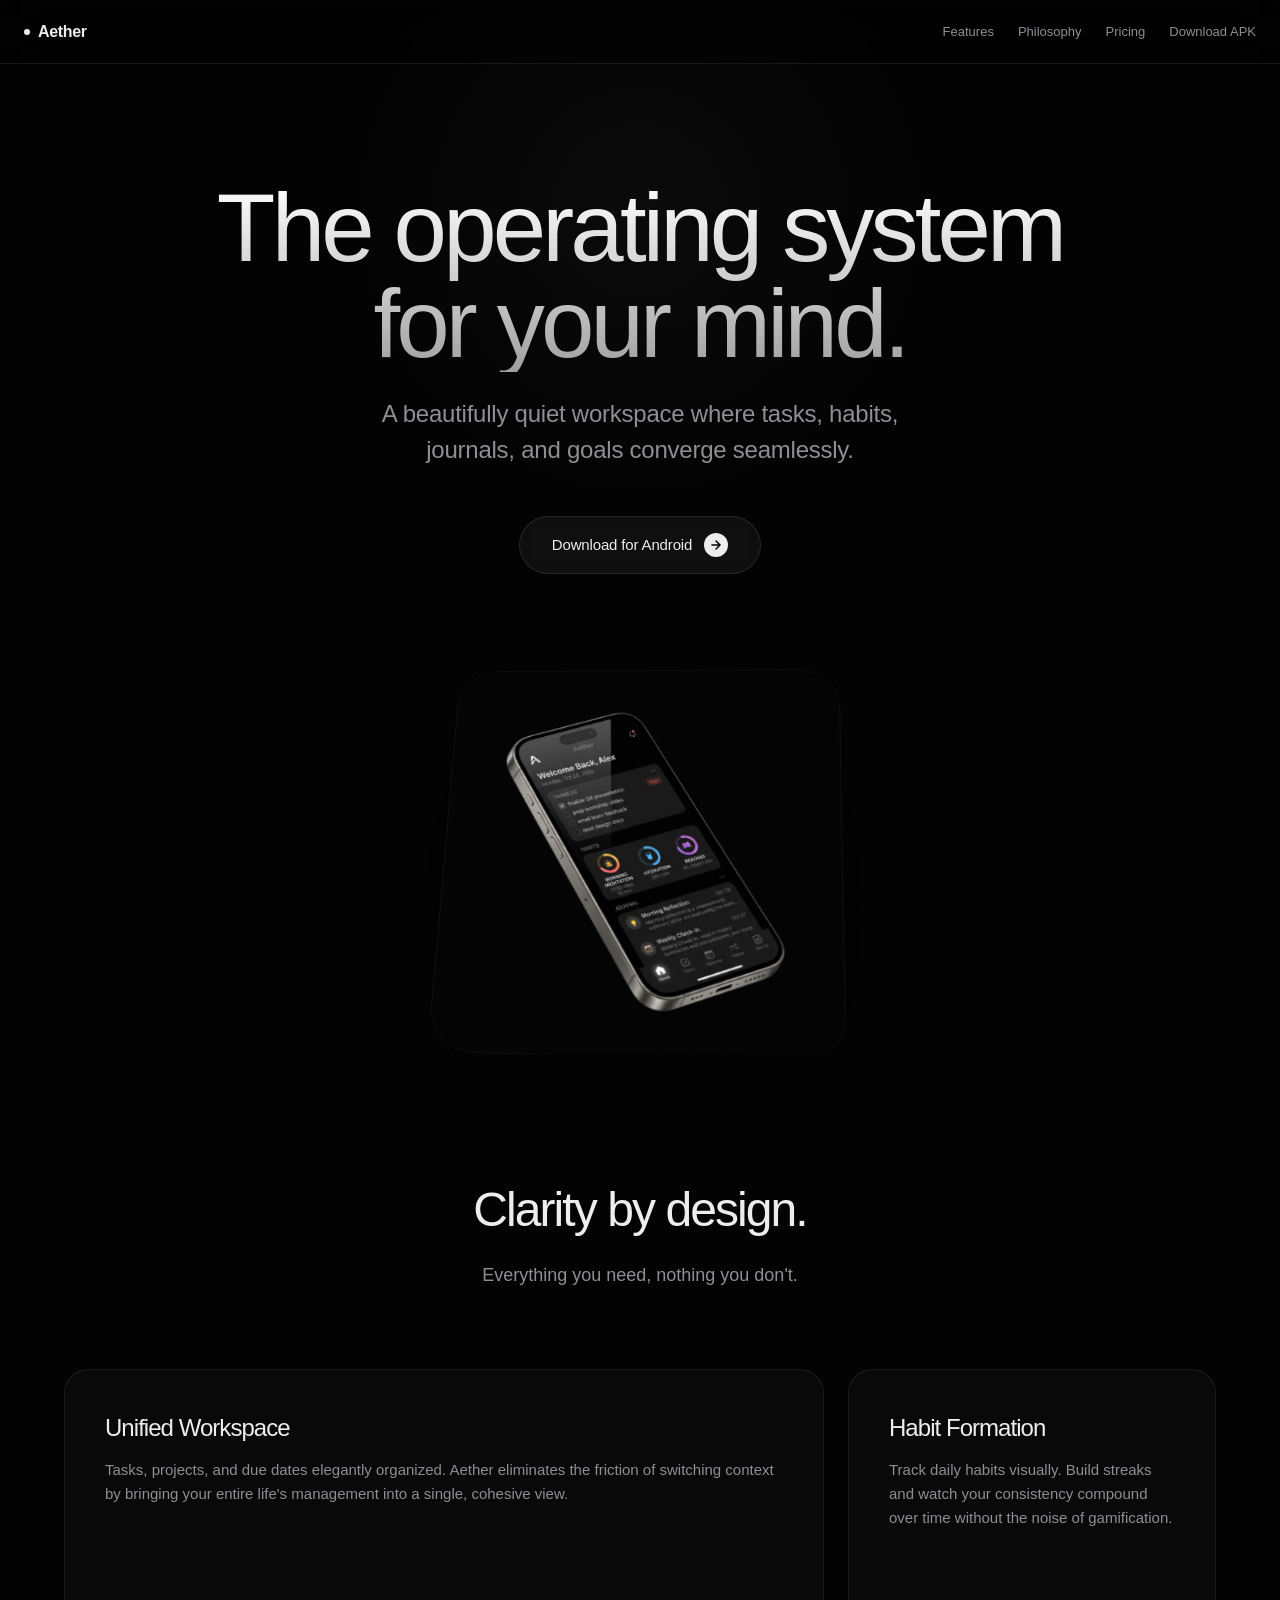
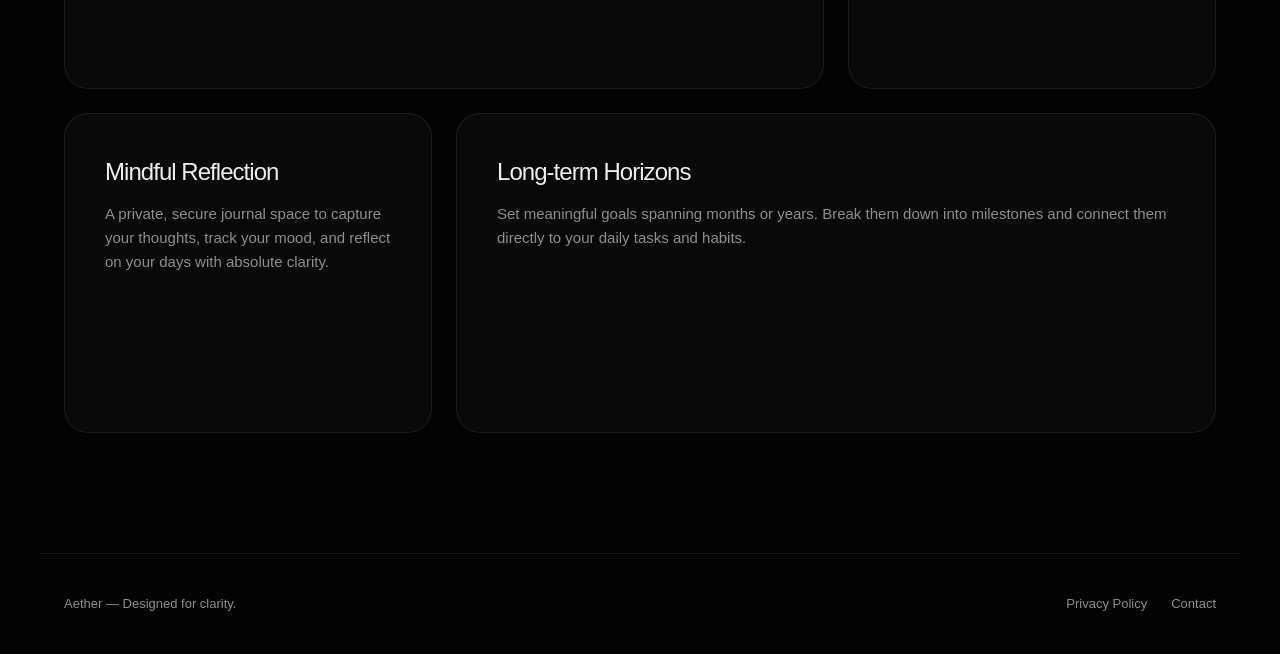
==== commit 7a1d6735: "Add Features, Philosophy, Privacy, and Pricing pages; extract shared styles" ====
--- a/index.html
+++ b/index.html
@@ -7,82 +7,9 @@
   <meta name="description" content="A calm, intelligent productivity operating system.">
   <meta name="theme-color" content="#030303">
   
+  <link rel="stylesheet" href="styles.css">
+  
   <style>
-    :root {
-      --bg: #030303;
-      --fg-primary: #EDEDED;
-      --fg-secondary: #8E8E93;
-      --border: rgba(255, 255, 255, 0.08);
-      --glass-bg: rgba(20, 20, 20, 0.4);
-      --font-sans: -apple-system, BlinkMacSystemFont, "SF Pro Display", "Inter", "Helvetica Neue", sans-serif;
-    }
-
-    * { box-sizing: border-box; margin: 0; padding: 0; }
-    
-    html { scroll-behavior: smooth; }
-
-    body {
-      font-family: var(--font-sans);
-      background-color: var(--bg);
-      color: var(--fg-primary);
-      -webkit-font-smoothing: antialiased;
-      -moz-osx-font-smoothing: grayscale;
-      overflow-x: hidden;
-      line-height: 1.5;
-    }
-
-    /* Typography */
-    h1, h2, h3 {
-      font-weight: 500;
-      letter-spacing: -0.04em;
-    }
-    
-    /* Layout */
-    .container {
-      max-width: 1200px;
-      margin: 0 auto;
-      padding: 0 24px;
-    }
-
-    /* Nav */
-    nav {
-      position: fixed;
-      top: 0; left: 0; right: 0;
-      height: 64px;
-      display: flex;
-      align-items: center;
-      justify-content: space-between;
-      padding: 0 24px;
-      z-index: 100;
-      background: rgba(3, 3, 3, 0.6);
-      backdrop-filter: blur(24px);
-      -webkit-backdrop-filter: blur(24px);
-      border-bottom: 1px solid var(--border);
-    }
-    .logo {
-      font-size: 16px;
-      font-weight: 600;
-      letter-spacing: -0.02em;
-      color: var(--fg-primary);
-      text-decoration: none;
-      display: flex;
-      align-items: center;
-      gap: 8px;
-    }
-    .logo-dot {
-      width: 6px; height: 6px;
-      background: var(--fg-primary);
-      border-radius: 50%;
-    }
-    .nav-links { display: flex; gap: 24px; align-items: center; }
-    .nav-link {
-      font-size: 13px;
-      color: var(--fg-secondary);
-      text-decoration: none;
-      transition: color 0.2s;
-    }
-    .nav-link:hover { color: var(--fg-primary); }
-
     /* Hero */
     .hero {
       position: relative;
@@ -126,45 +53,10 @@
       animation: revealUp 1s cubic-bezier(0.16, 1, 0.3, 1) 0.2s forwards;
     }
     
-    /* Button */
     .btn-download {
-      position: relative;
-      display: inline-flex;
-      align-items: center;
-      gap: 12px;
-      background: rgba(255, 255, 255, 0.05);
-      border: 1px solid rgba(255, 255, 255, 0.1);
-      padding: 16px 32px;
-      border-radius: 100px;
-      color: var(--fg-primary);
-      text-decoration: none;
-      font-size: 15px;
-      font-weight: 500;
-      letter-spacing: -0.01em;
-      overflow: hidden;
-      z-index: 1;
-      transition: all 0.3s cubic-bezier(0.16, 1, 0.3, 1);
       opacity: 0;
       animation: revealUp 1s cubic-bezier(0.16, 1, 0.3, 1) 0.4s forwards;
-      backdrop-filter: blur(12px);
-      -webkit-backdrop-filter: blur(12px);
-    }
-    .btn-download:hover {
-      background: rgba(255, 255, 255, 0.1);
-      border-color: rgba(255, 255, 255, 0.2);
-      transform: translateY(-2px);
-      box-shadow: 0 12px 24px rgba(0,0,0,0.5);
-    }
-    .btn-download .icon {
-      display: flex;
-      align-items: center;
-      justify-content: center;
-      width: 24px; height: 24px;
-      background: var(--fg-primary);
-      color: var(--bg);
-      border-radius: 50%;
-    }
-    .btn-download .icon svg { width: 14px; height: 14px; }
+    }
 
     /* Mockup */
     .hero-mockup-wrapper {
@@ -181,7 +73,7 @@
     }
     .hero-mockup {
       width: 100%;
-      max-width: 400px; /* Constrain the height visually */
+      max-width: 400px;
       height: auto;
       transform: rotateX(15deg) rotateY(-5deg) rotateZ(2deg);
       transition: transform 0.5s ease;
@@ -232,7 +124,6 @@
     .bento-card:hover {
       border-color: rgba(255, 255, 255, 0.2);
     }
-    /* Inner Glow for cards */
     .bento-card::before {
       content: '';
       position: absolute;
@@ -257,23 +148,12 @@
       line-height: 1.6;
     }
 
-    /* Asymmetric sizing */
     .bento-large { grid-column: span 2; }
     @media(max-width: 900px) {
       .bento-grid { grid-template-columns: 1fr; }
       .bento-large { grid-column: span 1; }
     }
 
-    /* Footer */
-    footer {
-      border-top: 1px solid var(--border);
-      padding: 40px 24px;
-      text-align: center;
-      color: var(--fg-secondary);
-      font-size: 13px;
-    }
-
-    /* Animations */
     @keyframes revealUp {
       from { opacity: 0; transform: translateY(40px); }
       to { opacity: 1; transform: translateY(0); }
@@ -284,12 +164,14 @@
 
   <!-- Nav -->
   <nav>
-    <a href="#" class="logo">
+    <a href="/" class="logo">
       <div class="logo-dot"></div>
       Aether
     </a>
     <div class="nav-links">
-      <a href="#features" class="nav-link">Features</a>
+      <a href="/features.html" class="nav-link">Features</a>
+      <a href="/philosophy.html" class="nav-link">Philosophy</a>
+      <a href="/pricing.html" class="nav-link">Pricing</a>
       <a href="Aether_v5.apk" class="nav-link" download>Download APK</a>
     </div>
   </nav>
@@ -358,6 +240,10 @@
   <!-- Footer -->
   <footer>
     <p>Aether — Designed for clarity.</p>
+    <div class="footer-links">
+      <a href="/privacy.html">Privacy Policy</a>
+      <a href="mailto:hello@aetherworld.com">Contact</a>
+    </div>
   </footer>
 
   <!-- Scripts -->
--- a/styles.css
+++ b/styles.css
@@ -0,0 +1,160 @@
+:root {
+  --bg: #030303;
+  --fg-primary: #EDEDED;
+  --fg-secondary: #8E8E93;
+  --border: rgba(255, 255, 255, 0.08);
+  --glass-bg: rgba(20, 20, 20, 0.4);
+  --font-sans: -apple-system, BlinkMacSystemFont, "SF Pro Display", "Inter", "Helvetica Neue", sans-serif;
+}
+
+* { box-sizing: border-box; margin: 0; padding: 0; }
+
+html { scroll-behavior: smooth; }
+
+body {
+  font-family: var(--font-sans);
+  background-color: var(--bg);
+  color: var(--fg-primary);
+  -webkit-font-smoothing: antialiased;
+  -moz-osx-font-smoothing: grayscale;
+  overflow-x: hidden;
+  line-height: 1.5;
+}
+
+/* Typography */
+h1, h2, h3 {
+  font-weight: 500;
+  letter-spacing: -0.04em;
+}
+
+/* Layout */
+.container {
+  max-width: 1200px;
+  margin: 0 auto;
+  padding: 0 24px;
+}
+
+/* Nav */
+nav {
+  position: fixed;
+  top: 0; left: 0; right: 0;
+  height: 64px;
+  display: flex;
+  align-items: center;
+  justify-content: space-between;
+  padding: 0 24px;
+  z-index: 100;
+  background: rgba(3, 3, 3, 0.6);
+  backdrop-filter: blur(24px);
+  -webkit-backdrop-filter: blur(24px);
+  border-bottom: 1px solid var(--border);
+}
+.logo {
+  font-size: 16px;
+  font-weight: 600;
+  letter-spacing: -0.02em;
+  color: var(--fg-primary);
+  text-decoration: none;
+  display: flex;
+  align-items: center;
+  gap: 8px;
+}
+.logo-dot {
+  width: 6px; height: 6px;
+  background: var(--fg-primary);
+  border-radius: 50%;
+}
+.nav-links { display: flex; gap: 24px; align-items: center; }
+.nav-link {
+  font-size: 13px;
+  color: var(--fg-secondary);
+  text-decoration: none;
+  transition: color 0.2s;
+}
+.nav-link:hover { color: var(--fg-primary); }
+
+/* Common Button */
+.btn-download {
+  position: relative;
+  display: inline-flex;
+  align-items: center;
+  gap: 12px;
+  background: rgba(255, 255, 255, 0.05);
+  border: 1px solid rgba(255, 255, 255, 0.1);
+  padding: 16px 32px;
+  border-radius: 100px;
+  color: var(--fg-primary);
+  text-decoration: none;
+  font-size: 15px;
+  font-weight: 500;
+  letter-spacing: -0.01em;
+  overflow: hidden;
+  z-index: 1;
+  transition: all 0.3s cubic-bezier(0.16, 1, 0.3, 1);
+  backdrop-filter: blur(12px);
+  -webkit-backdrop-filter: blur(12px);
+}
+.btn-download:hover {
+  background: rgba(255, 255, 255, 0.1);
+  border-color: rgba(255, 255, 255, 0.2);
+  transform: translateY(-2px);
+  box-shadow: 0 12px 24px rgba(0,0,0,0.5);
+}
+.btn-download .icon {
+  display: flex;
+  align-items: center;
+  justify-content: center;
+  width: 24px; height: 24px;
+  background: var(--fg-primary);
+  color: var(--bg);
+  border-radius: 50%;
+}
+.btn-download .icon svg { width: 14px; height: 14px; }
+
+/* Page Header (for non-index pages) */
+.page-header {
+  padding: 160px 0 80px;
+  text-align: center;
+}
+.page-header h1 {
+  font-size: clamp(40px, 6vw, 72px);
+  margin-bottom: 24px;
+}
+.page-header p {
+  font-size: clamp(18px, 2vw, 24px);
+  color: var(--fg-secondary);
+  max-width: 600px;
+  margin: 0 auto;
+}
+
+/* Footer */
+footer {
+  border-top: 1px solid var(--border);
+  padding: 40px 24px;
+  text-align: center;
+  color: var(--fg-secondary);
+  font-size: 13px;
+  display: flex;
+  justify-content: space-between;
+  align-items: center;
+  max-width: 1200px;
+  margin: 0 auto;
+}
+.footer-links {
+  display: flex;
+  gap: 24px;
+}
+.footer-links a {
+  color: var(--fg-secondary);
+  text-decoration: none;
+  transition: color 0.2s;
+}
+.footer-links a:hover {
+  color: var(--fg-primary);
+}
+@media(max-width: 640px) {
+  footer {
+    flex-direction: column;
+    gap: 16px;
+  }
+}
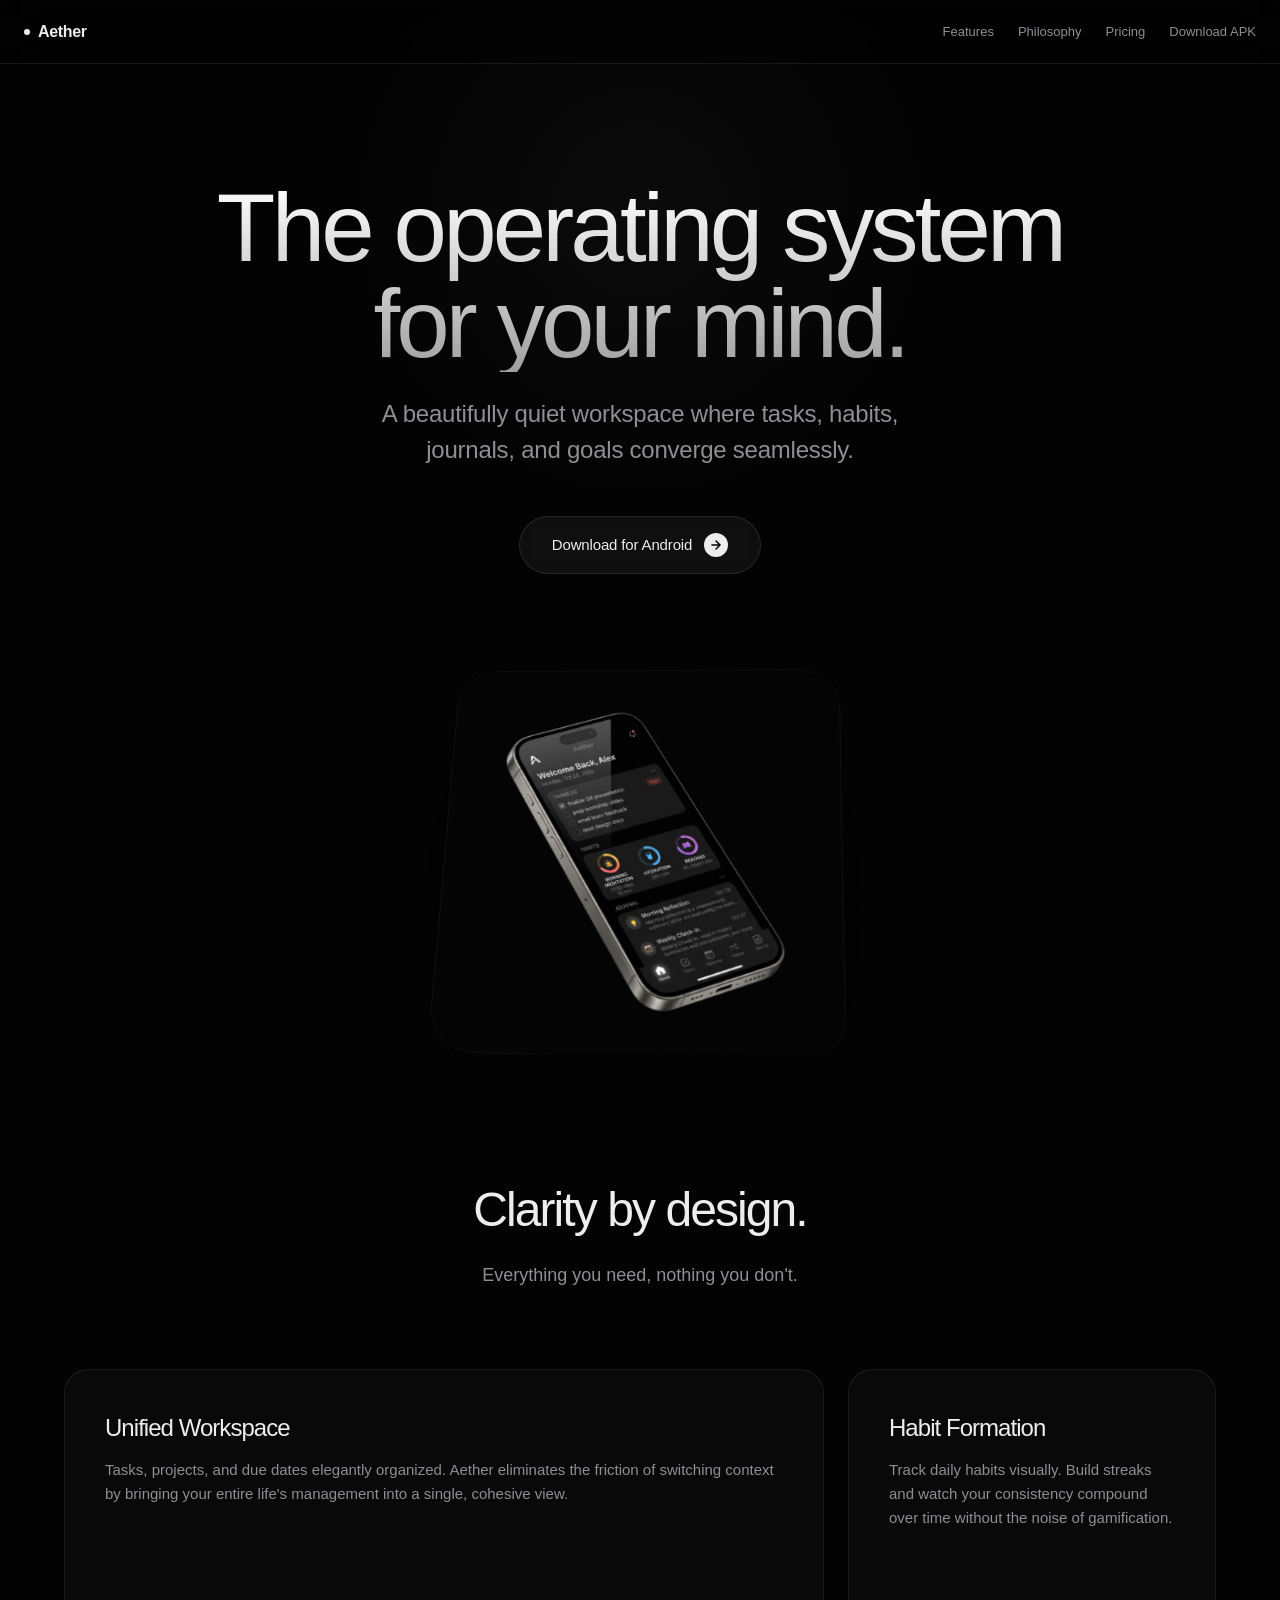
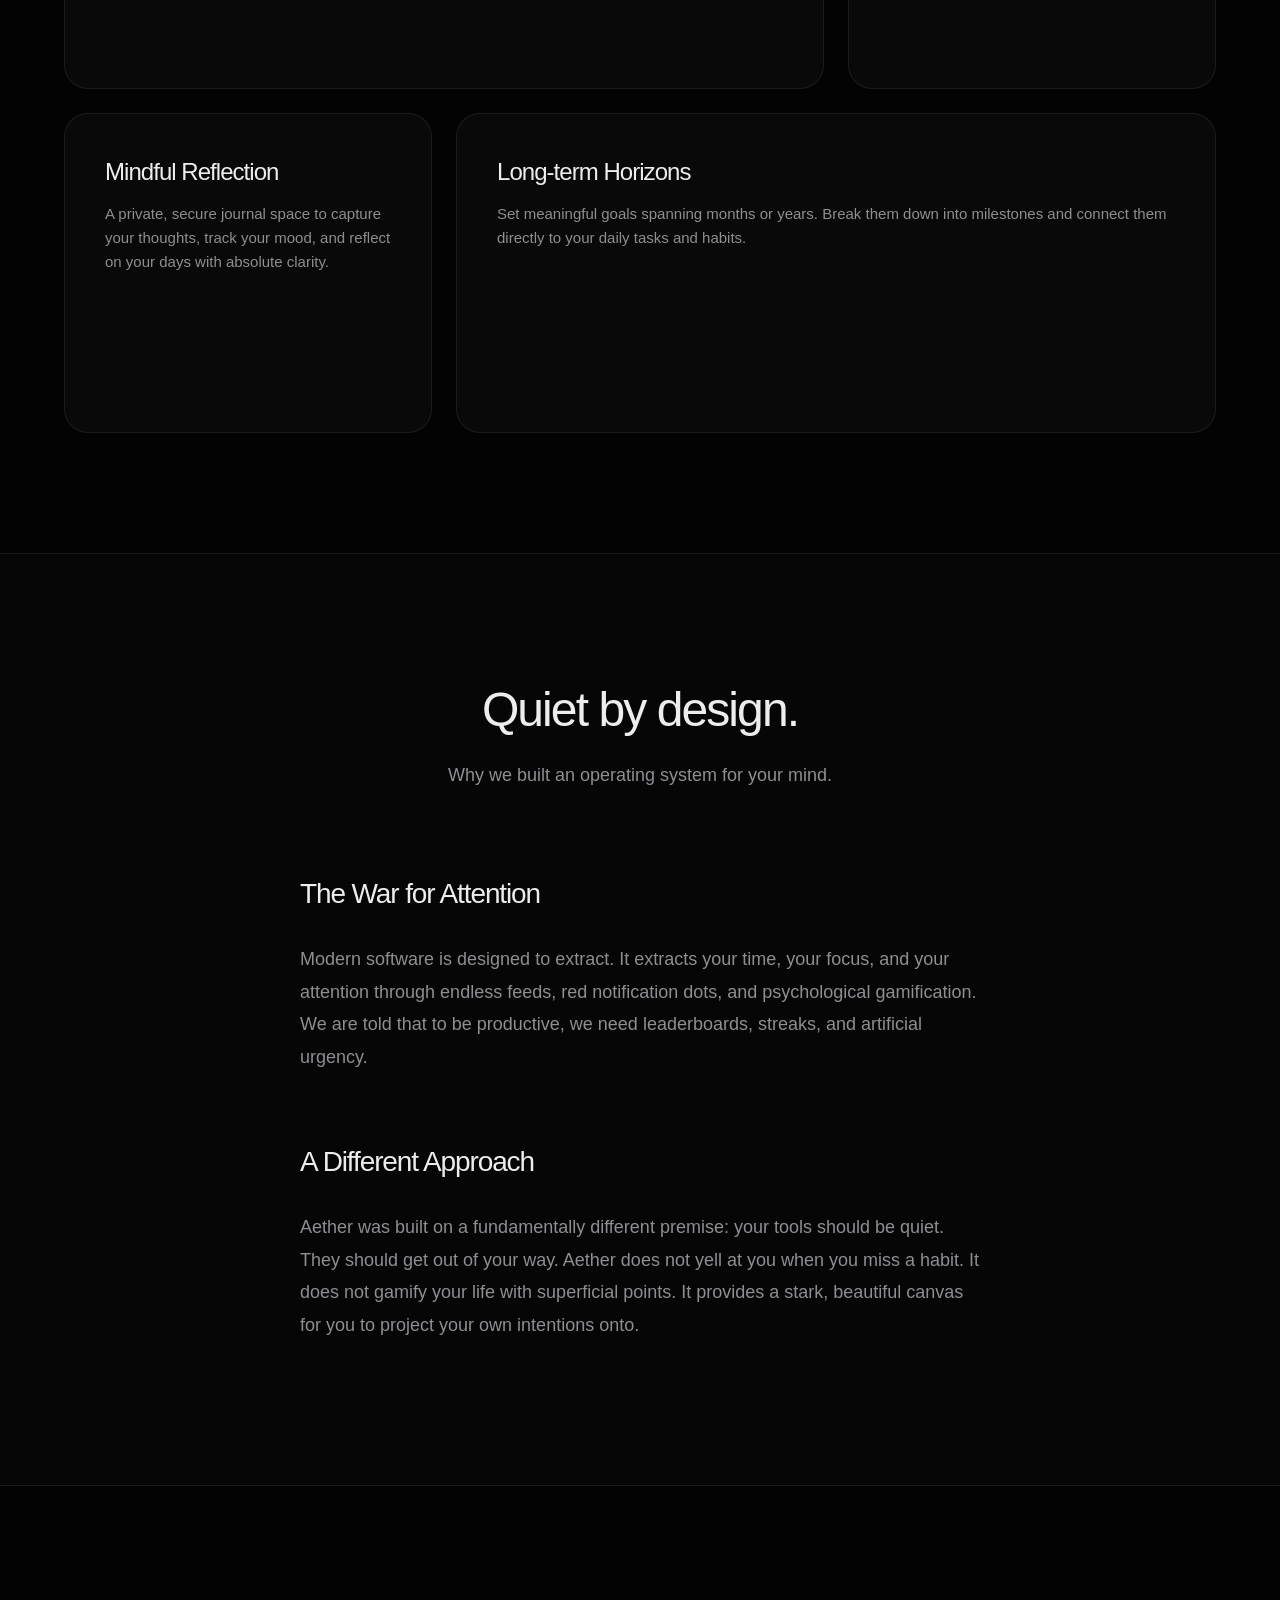
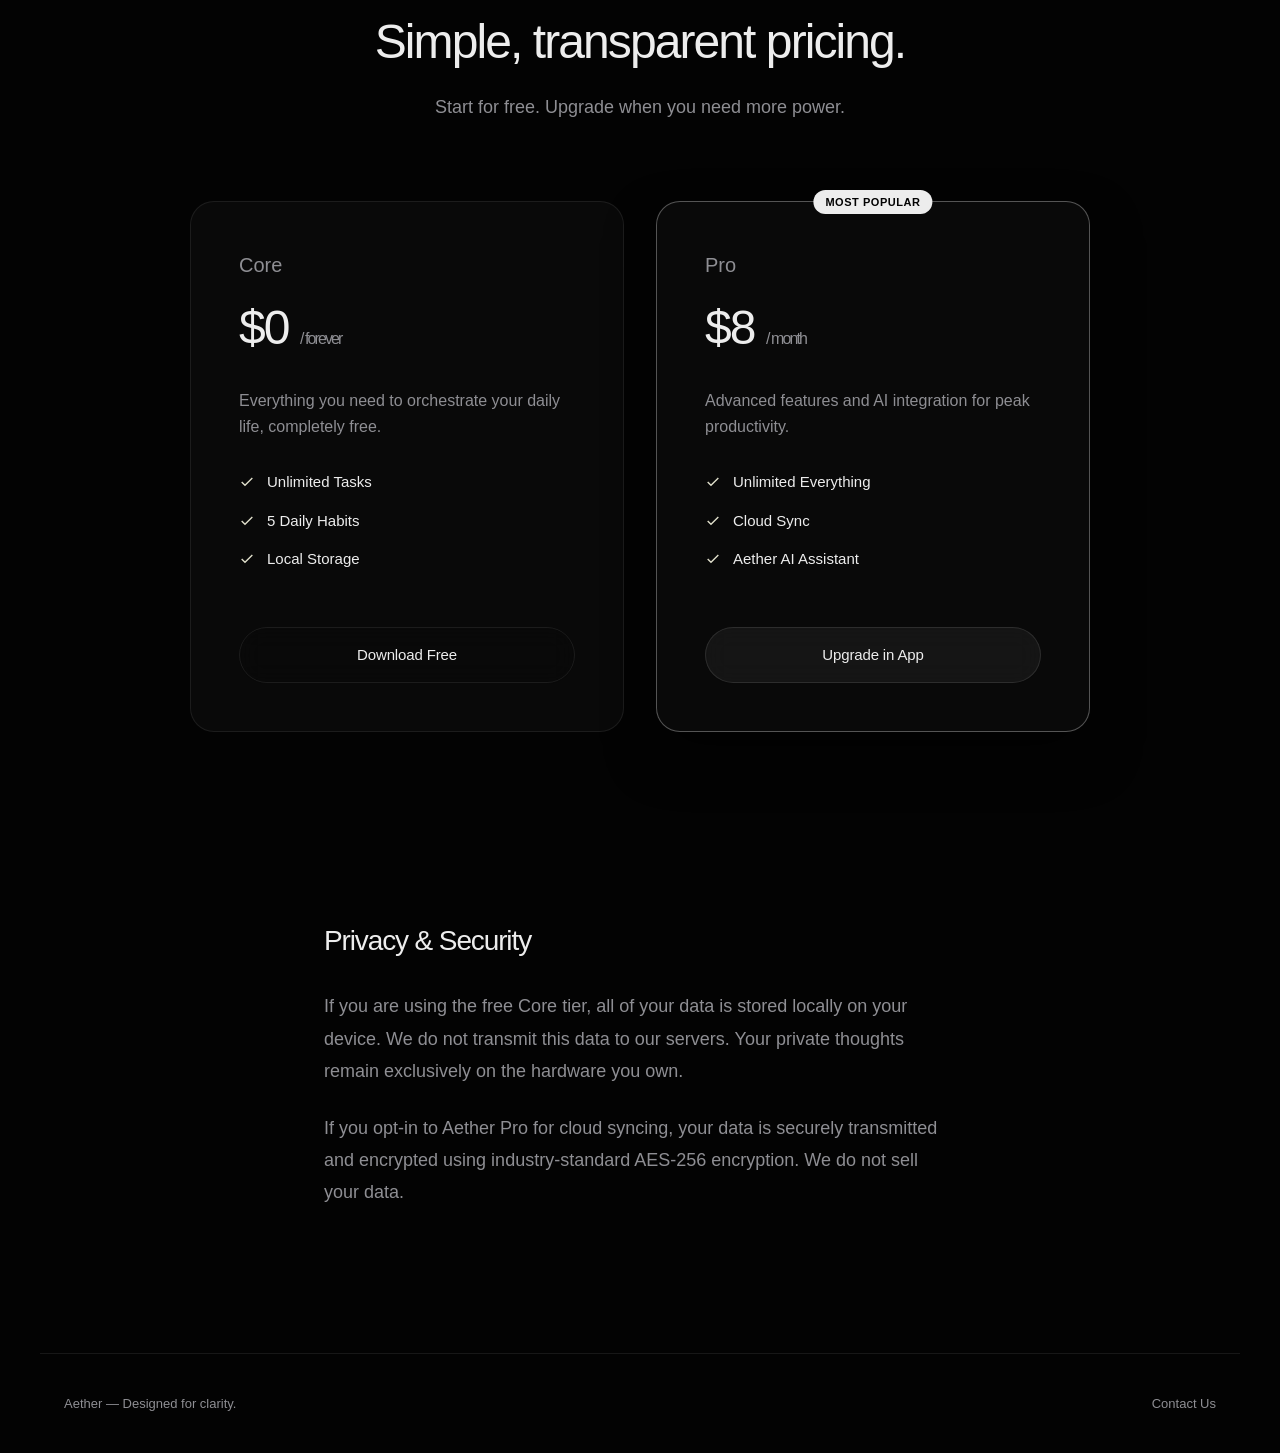
==== commit 3a6185e6: "Revert to single page structure with anchor links" ====
--- a/index.html
+++ b/index.html
@@ -53,7 +53,7 @@
       animation: revealUp 1s cubic-bezier(0.16, 1, 0.3, 1) 0.2s forwards;
     }
     
-    .btn-download {
+    .btn-download.hero-btn {
       opacity: 0;
       animation: revealUp 1s cubic-bezier(0.16, 1, 0.3, 1) 0.4s forwards;
     }
@@ -85,25 +85,7 @@
       transform: rotateX(5deg) rotateY(0deg) rotateZ(0deg) translateY(-10px);
     }
 
-    /* Bento Grid */
-    .bento-section {
-      padding: 120px 0;
-      position: relative;
-    }
-    .bento-header {
-      text-align: center;
-      margin-bottom: 80px;
-    }
-    .bento-header h2 {
-      font-size: clamp(32px, 5vw, 48px);
-      color: var(--fg-primary);
-      margin-bottom: 16px;
-    }
-    .bento-header p {
-      font-size: 18px;
-      color: var(--fg-secondary);
-    }
-
+    /* Bento Grid (Features) */
     .bento-grid {
       display: grid;
       grid-template-columns: repeat(3, 1fr);
@@ -164,26 +146,26 @@
 
   <!-- Nav -->
   <nav>
-    <a href="/" class="logo">
+    <a href="#" class="logo">
       <div class="logo-dot"></div>
       Aether
     </a>
     <div class="nav-links">
-      <a href="/features.html" class="nav-link">Features</a>
-      <a href="/philosophy.html" class="nav-link">Philosophy</a>
-      <a href="/pricing.html" class="nav-link">Pricing</a>
+      <a href="#features" class="nav-link">Features</a>
+      <a href="#philosophy" class="nav-link">Philosophy</a>
+      <a href="#pricing" class="nav-link">Pricing</a>
       <a href="Aether_v5.apk" class="nav-link" download>Download APK</a>
     </div>
   </nav>
 
-  <!-- Hero -->
+  <!-- Hero Section -->
   <section class="hero">
     <div class="hero-bg-glow"></div>
     <div class="container">
       <h1>The operating system<br>for your mind.</h1>
       <p>A beautifully quiet workspace where tasks, habits, journals, and goals converge seamlessly.</p>
       
-      <a href="Aether_v5.apk" class="btn-download" download id="downloadBtn">
+      <a href="Aether_v5.apk" class="btn-download hero-btn" download id="downloadBtn">
         Download for Android
         <div class="icon">
           <svg xmlns="http://www.w3.org/2000/svg" viewBox="0 0 24 24" fill="none" stroke="currentColor" stroke-width="2.5" stroke-linecap="round" stroke-linejoin="round"><path d="M5 12h14M12 5l7 7-7 7"/></svg>
@@ -191,16 +173,15 @@
       </a>
     </div>
 
-    <!-- AI Generated Mockup -->
     <div class="hero-mockup-wrapper">
       <img src="hero-mockup.png" alt="Aether App Interface" class="hero-mockup">
     </div>
   </section>
 
-  <!-- Features (Bento Box) -->
-  <section class="bento-section" id="features">
+  <!-- Features Section -->
+  <section class="section-spacing" id="features">
     <div class="container">
-      <div class="bento-header">
+      <div class="section-header">
         <h2>Clarity by design.</h2>
         <p>Everything you need, nothing you don't.</p>
       </div>
@@ -237,18 +218,78 @@
     </div>
   </section>
 
+  <!-- Philosophy Section -->
+  <section class="section-spacing" id="philosophy" style="background: rgba(255,255,255,0.01); border-top: 1px solid var(--border); border-bottom: 1px solid var(--border);">
+    <div class="container">
+      <div class="section-header">
+        <h2>Quiet by design.</h2>
+        <p>Why we built an operating system for your mind.</p>
+      </div>
+      
+      <div class="prose">
+        <h2>The War for Attention</h2>
+        <p>Modern software is designed to extract. It extracts your time, your focus, and your attention through endless feeds, red notification dots, and psychological gamification. We are told that to be productive, we need leaderboards, streaks, and artificial urgency.</p>
+        
+        <h2>A Different Approach</h2>
+        <p>Aether was built on a fundamentally different premise: your tools should be quiet. They should get out of your way. Aether does not yell at you when you miss a habit. It does not gamify your life with superficial points. It provides a stark, beautiful canvas for you to project your own intentions onto.</p>
+      </div>
+    </div>
+  </section>
+
+  <!-- Pricing Section -->
+  <section class="section-spacing" id="pricing">
+    <div class="container">
+      <div class="section-header">
+        <h2>Simple, transparent pricing.</h2>
+        <p>Start for free. Upgrade when you need more power.</p>
+      </div>
+      
+      <div class="pricing-grid">
+        <div class="pricing-card">
+          <div class="plan-name">Core</div>
+          <div class="plan-price">$0 <span>/ forever</span></div>
+          <div class="plan-desc">Everything you need to orchestrate your daily life, completely free.</div>
+          <ul class="feature-list">
+            <li><svg viewBox="0 0 24 24" fill="none" stroke="currentColor" stroke-width="2"><path d="M20 6L9 17l-5-5"/></svg> Unlimited Tasks</li>
+            <li><svg viewBox="0 0 24 24" fill="none" stroke="currentColor" stroke-width="2"><path d="M20 6L9 17l-5-5"/></svg> 5 Daily Habits</li>
+            <li><svg viewBox="0 0 24 24" fill="none" stroke="currentColor" stroke-width="2"><path d="M20 6L9 17l-5-5"/></svg> Local Storage</li>
+          </ul>
+          <a href="Aether_v5.apk" class="btn-download btn-secondary btn-block" download>Download Free</a>
+        </div>
+
+        <div class="pricing-card featured">
+          <div class="plan-name">Pro</div>
+          <div class="plan-price">$8 <span>/ month</span></div>
+          <div class="plan-desc">Advanced features and AI integration for peak productivity.</div>
+          <ul class="feature-list">
+            <li><svg viewBox="0 0 24 24" fill="none" stroke="currentColor" stroke-width="2"><path d="M20 6L9 17l-5-5"/></svg> Unlimited Everything</li>
+            <li><svg viewBox="0 0 24 24" fill="none" stroke="currentColor" stroke-width="2"><path d="M20 6L9 17l-5-5"/></svg> Cloud Sync</li>
+            <li><svg viewBox="0 0 24 24" fill="none" stroke="currentColor" stroke-width="2"><path d="M20 6L9 17l-5-5"/></svg> Aether AI Assistant</li>
+          </ul>
+          <a href="Aether_v5.apk" class="btn-download btn-block" download>Upgrade in App</a>
+        </div>
+      </div>
+    </div>
+  </section>
+
+  <!-- Privacy (Small section at bottom) -->
+  <section class="section-spacing" id="privacy" style="padding-top: 0;">
+    <div class="container prose">
+      <h2>Privacy & Security</h2>
+      <p>If you are using the free Core tier, all of your data is stored locally on your device. We do not transmit this data to our servers. Your private thoughts remain exclusively on the hardware you own.</p>
+      <p>If you opt-in to Aether Pro for cloud syncing, your data is securely transmitted and encrypted using industry-standard AES-256 encryption. We do not sell your data.</p>
+    </div>
+  </section>
+
   <!-- Footer -->
   <footer>
     <p>Aether — Designed for clarity.</p>
-    <div class="footer-links">
-      <a href="/privacy.html">Privacy Policy</a>
-      <a href="mailto:hello@aetherworld.com">Contact</a>
-    </div>
+    <a href="mailto:hello@aetherworld.com" style="color: var(--fg-secondary); text-decoration: none;">Contact Us</a>
   </footer>
 
   <!-- Scripts -->
   <script>
-    // Magnetic hover effect for button
+    // Magnetic hover effect for hero button
     const btn = document.getElementById('downloadBtn');
     btn.addEventListener('mousemove', (e) => {
       const rect = btn.getBoundingClientRect();
--- a/styles.css
+++ b/styles.css
@@ -32,6 +32,9 @@
   max-width: 1200px;
   margin: 0 auto;
   padding: 0 24px;
+}
+.section-spacing {
+  padding: 120px 0;
 }
 
 /* Nav */
@@ -111,20 +114,98 @@
 }
 .btn-download .icon svg { width: 14px; height: 14px; }
 
-/* Page Header (for non-index pages) */
-.page-header {
-  padding: 160px 0 80px;
+.btn-block {
   text-align: center;
-}
-.page-header h1 {
-  font-size: clamp(40px, 6vw, 72px);
-  margin-bottom: 24px;
-}
-.page-header p {
-  font-size: clamp(18px, 2vw, 24px);
-  color: var(--fg-secondary);
-  max-width: 600px;
-  margin: 0 auto;
+  width: 100%;
+  justify-content: center;
+}
+.btn-secondary {
+  background: transparent;
+  border: 1px solid var(--border);
+  color: var(--fg-primary);
+}
+.btn-secondary:hover { background: rgba(255,255,255,0.05); }
+
+/* Prose / Philosophy / Privacy */
+.prose {
+  max-width: 680px;
+  margin: 0 auto;
+  font-size: 18px;
+  line-height: 1.8;
+  color: var(--fg-secondary);
+}
+.prose h2 {
+  color: var(--fg-primary);
+  font-size: 28px;
+  margin: 64px 0 24px;
+}
+.prose p { margin-bottom: 24px; }
+.prose ul { padding-left: 24px; margin-bottom: 24px; }
+.prose li { margin-bottom: 8px; }
+
+/* Pricing */
+.pricing-grid {
+  display: grid;
+  grid-template-columns: repeat(auto-fit, minmax(300px, 1fr));
+  gap: 32px;
+  max-width: 900px;
+  margin: 0 auto;
+}
+.pricing-card {
+  background: var(--glass-bg);
+  border: 1px solid var(--border);
+  border-radius: 24px;
+  padding: 48px;
+  display: flex;
+  flex-direction: column;
+  position: relative;
+}
+.pricing-card.featured {
+  border-color: rgba(255, 255, 255, 0.3);
+  box-shadow: 0 24px 48px rgba(0,0,0,0.5);
+}
+.pricing-card.featured::before {
+  content: 'Most Popular';
+  position: absolute;
+  top: -12px; left: 50%;
+  transform: translateX(-50%);
+  background: var(--fg-primary);
+  color: var(--bg);
+  padding: 4px 12px;
+  border-radius: 100px;
+  font-size: 11px;
+  font-weight: 600;
+  letter-spacing: 0.05em;
+  text-transform: uppercase;
+}
+.plan-name { font-size: 20px; color: var(--fg-secondary); margin-bottom: 12px; }
+.plan-price { font-size: 48px; font-weight: 500; color: var(--fg-primary); margin-bottom: 24px; letter-spacing: -0.04em; }
+.plan-price span { font-size: 16px; color: var(--fg-secondary); font-weight: 400; }
+.plan-desc { color: var(--fg-secondary); margin-bottom: 32px; line-height: 1.6; }
+.feature-list { list-style: none; margin-bottom: 40px; flex-grow: 1; }
+.feature-list li {
+  display: flex;
+  align-items: center;
+  gap: 12px;
+  margin-bottom: 16px;
+  color: var(--fg-primary);
+  font-size: 15px;
+}
+.feature-list svg { width: 16px; height: 16px; color: #E1E0CC; }
+
+/* Headers */
+.section-header {
+  text-align: center;
+  margin-bottom: 80px;
+}
+.section-header h2 {
+  font-size: clamp(32px, 5vw, 48px);
+  color: var(--fg-primary);
+  margin-bottom: 16px;
+}
+.section-header p {
+  font-size: 18px;
+  color: var(--fg-secondary);
 }
 
 /* Footer */
@@ -140,21 +221,6 @@
   max-width: 1200px;
   margin: 0 auto;
 }
-.footer-links {
-  display: flex;
-  gap: 24px;
-}
-.footer-links a {
-  color: var(--fg-secondary);
-  text-decoration: none;
-  transition: color 0.2s;
-}
-.footer-links a:hover {
-  color: var(--fg-primary);
-}
 @media(max-width: 640px) {
-  footer {
-    flex-direction: column;
-    gap: 16px;
-  }
-}
+  footer { flex-direction: column; gap: 16px; }
+}
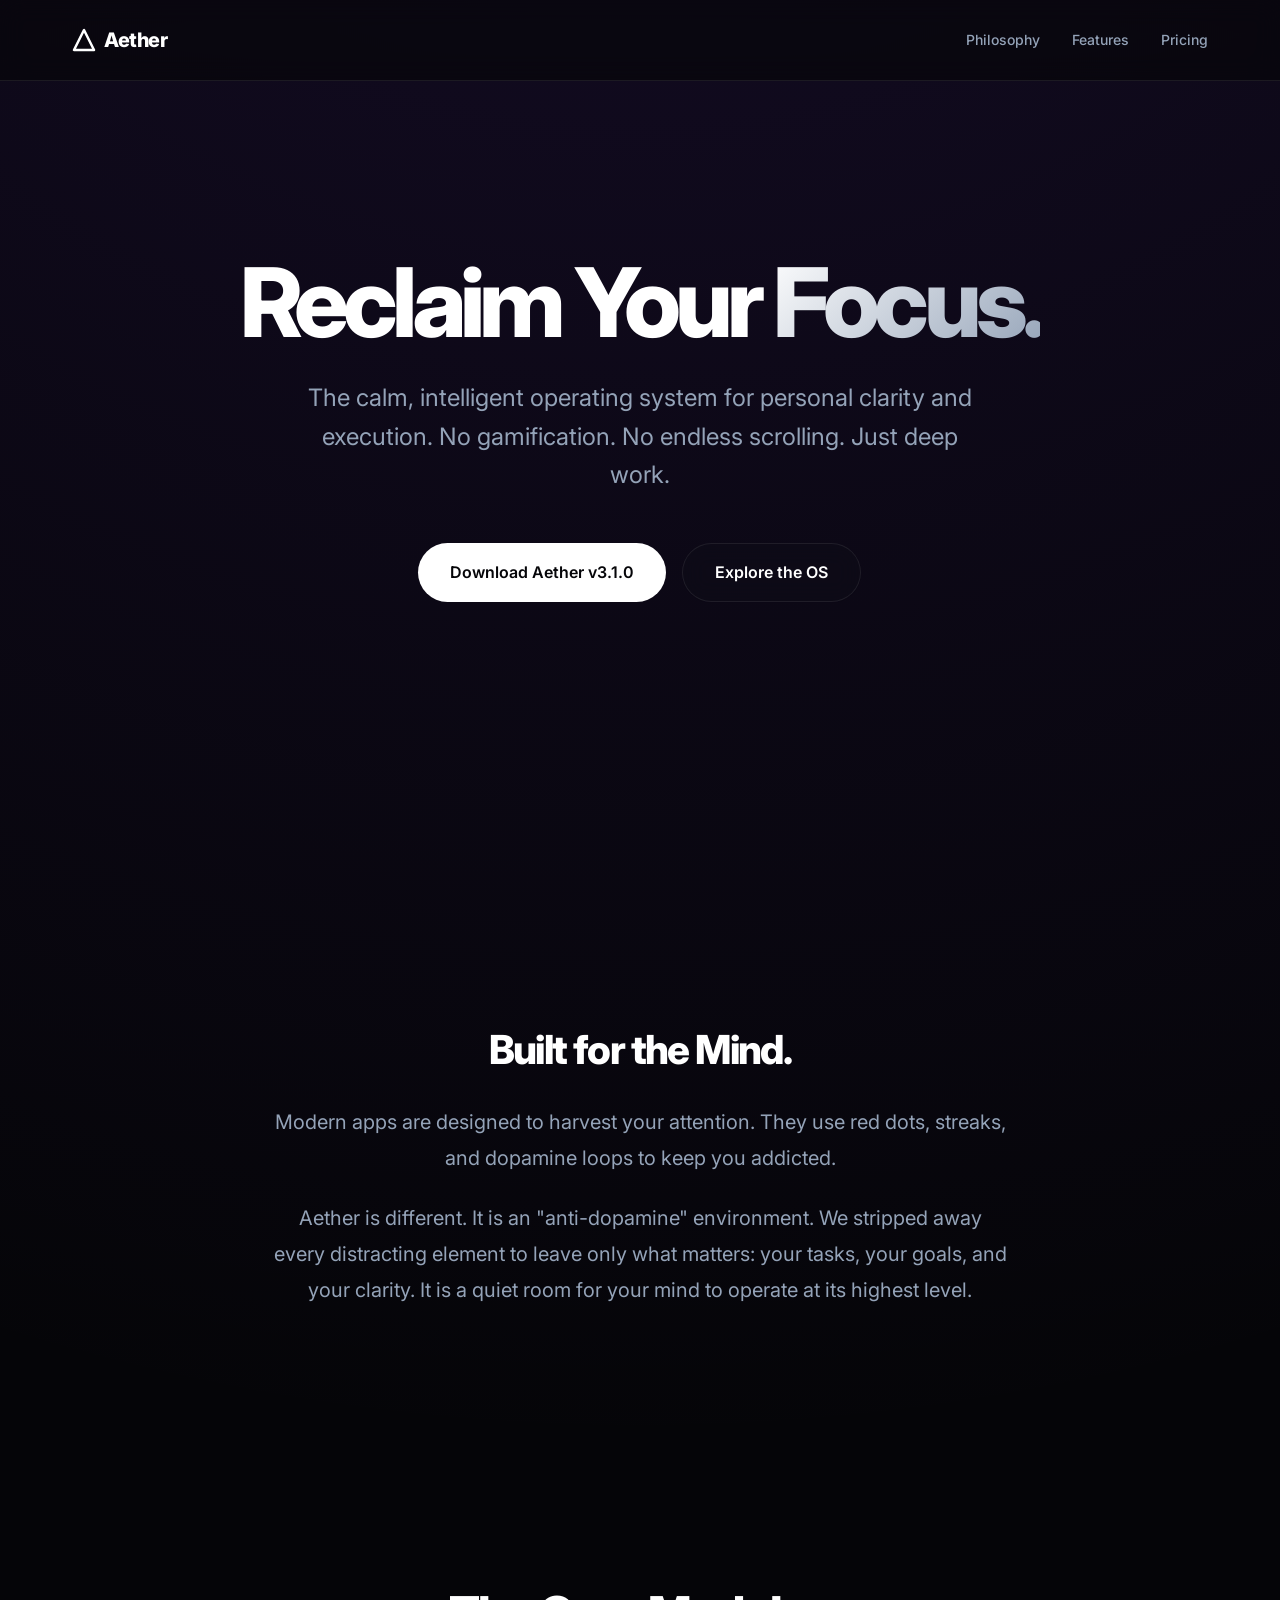
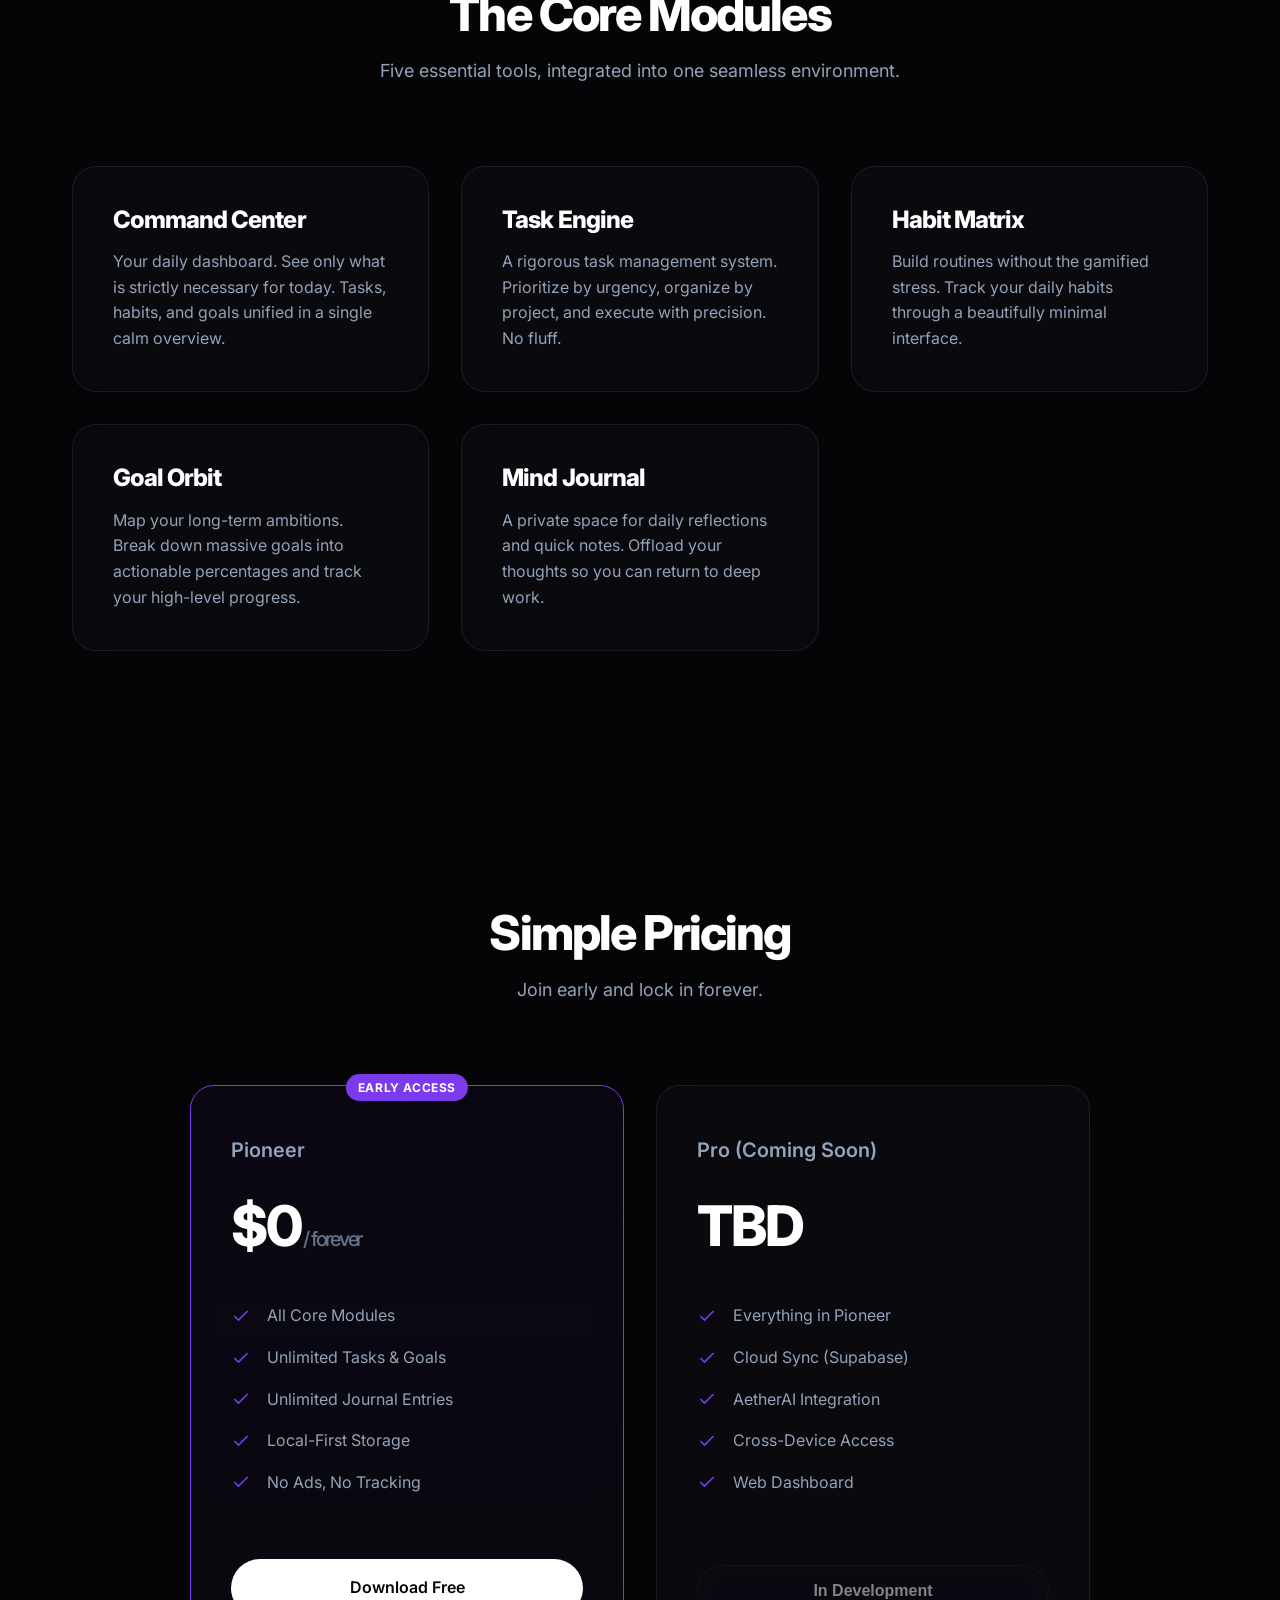
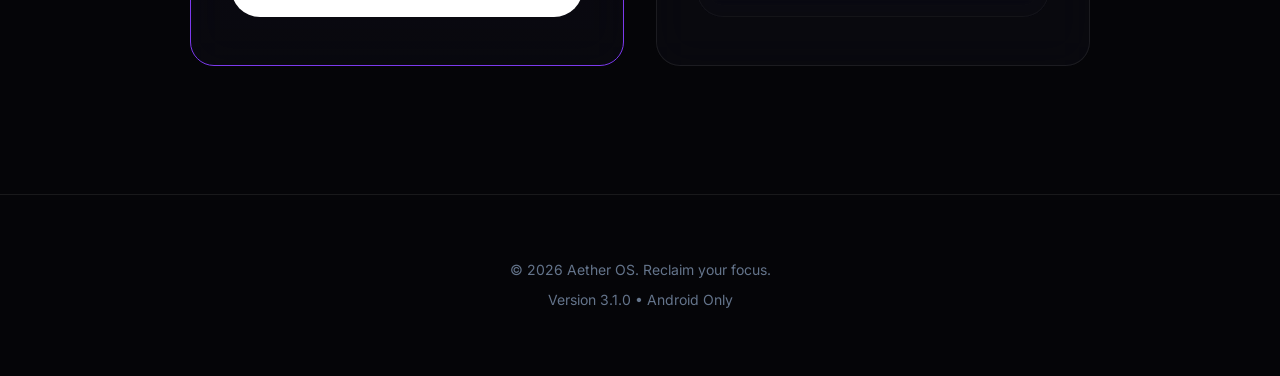
==== commit 81804fdd: "feat: redesign to single page and upload v3.1.0 apk" ====
--- a/index.html
+++ b/index.html
@@ -3,314 +3,164 @@
 <head>
   <meta charset="UTF-8">
   <meta name="viewport" content="width=device-width, initial-scale=1.0">
-  <title>Aether — The operating system for your mind.</title>
-  <meta name="description" content="A calm, intelligent productivity operating system.">
-  <meta name="theme-color" content="#030303">
-  
+  <title>Aether OS | The Anti-Dopamine Operating System</title>
   <link rel="stylesheet" href="styles.css">
-  
-  <style>
-    /* Hero */
-    .hero {
-      position: relative;
-      padding-top: 180px;
-      min-height: 100vh;
-      display: flex;
-      flex-direction: column;
-      align-items: center;
-      text-align: center;
-      overflow: hidden;
-    }
-    .hero-bg-glow {
-      position: absolute;
-      top: 20%; left: 50%;
-      transform: translate(-50%, -50%);
-      width: 800px; height: 600px;
-      background: radial-gradient(circle, rgba(255,255,255,0.03) 0%, transparent 60%);
-      pointer-events: none;
-      z-index: 0;
-    }
-    .hero h1 {
-      font-size: clamp(48px, 8vw, 96px);
-      line-height: 1;
-      margin-bottom: 24px;
-      max-width: 900px;
-      z-index: 1;
-      background: linear-gradient(180deg, #FFFFFF 0%, #A0A0A0 100%);
-      -webkit-background-clip: text;
-      -webkit-text-fill-color: transparent;
-      opacity: 0;
-      animation: revealUp 1s cubic-bezier(0.16, 1, 0.3, 1) forwards;
-    }
-    .hero p {
-      font-size: clamp(18px, 2.5vw, 24px);
-      color: var(--fg-secondary);
-      max-width: 600px;
-      margin: 0 auto 48px;
-      letter-spacing: -0.01em;
-      z-index: 1;
-      opacity: 0;
-      animation: revealUp 1s cubic-bezier(0.16, 1, 0.3, 1) 0.2s forwards;
-    }
-    
-    .btn-download.hero-btn {
-      opacity: 0;
-      animation: revealUp 1s cubic-bezier(0.16, 1, 0.3, 1) 0.4s forwards;
-    }
-
-    /* Mockup */
-    .hero-mockup-wrapper {
-      margin-top: 80px;
-      position: relative;
-      width: 100%;
-      max-width: 1000px;
-      display: flex;
-      justify-content: center;
-      z-index: 2;
-      perspective: 1000px;
-      opacity: 0;
-      animation: revealUp 1.2s cubic-bezier(0.16, 1, 0.3, 1) 0.6s forwards;
-    }
-    .hero-mockup {
-      width: 100%;
-      max-width: 400px;
-      height: auto;
-      transform: rotateX(15deg) rotateY(-5deg) rotateZ(2deg);
-      transition: transform 0.5s ease;
-      filter: drop-shadow(0 40px 80px rgba(0,0,0,0.8));
-      border-radius: 44px;
-      border: 1px solid rgba(255,255,255,0.05);
-    }
-    .hero-mockup-wrapper:hover .hero-mockup {
-      transform: rotateX(5deg) rotateY(0deg) rotateZ(0deg) translateY(-10px);
-    }
-
-    /* Bento Grid (Features) */
-    .bento-grid {
-      display: grid;
-      grid-template-columns: repeat(3, 1fr);
-      grid-auto-rows: minmax(320px, auto);
-      gap: 24px;
-    }
-    .bento-card {
-      background: var(--glass-bg);
-      border: 1px solid var(--border);
-      border-radius: 24px;
-      padding: 40px;
-      display: flex;
-      flex-direction: column;
-      position: relative;
-      overflow: hidden;
-      transition: border-color 0.3s ease;
-    }
-    .bento-card:hover {
-      border-color: rgba(255, 255, 255, 0.2);
-    }
-    .bento-card::before {
-      content: '';
-      position: absolute;
-      top: 0; left: 0; right: 0; bottom: 0;
-      background: radial-gradient(800px circle at var(--mouse-x) var(--mouse-y), rgba(255,255,255,0.04), transparent 40%);
-      z-index: 0;
-      opacity: 0;
-      transition: opacity 0.5s;
-    }
-    .bento-card:hover::before { opacity: 1; }
-    
-    .bento-card-content { position: relative; z-index: 1; }
-    
-    .bento-card h3 {
-      font-size: 24px;
-      margin-bottom: 12px;
-      color: var(--fg-primary);
-    }
-    .bento-card p {
-      font-size: 15px;
-      color: var(--fg-secondary);
-      line-height: 1.6;
-    }
-
-    .bento-large { grid-column: span 2; }
-    @media(max-width: 900px) {
-      .bento-grid { grid-template-columns: 1fr; }
-      .bento-large { grid-column: span 1; }
-    }
-
-    @keyframes revealUp {
-      from { opacity: 0; transform: translateY(40px); }
-      to { opacity: 1; transform: translateY(0); }
-    }
-  </style>
+  <meta name="description" content="A calm, intelligent operating system for personal clarity and execution. Reclaim your focus.">
 </head>
 <body>
 
-  <!-- Nav -->
+  <!-- Navigation -->
   <nav>
-    <a href="#" class="logo">
-      <div class="logo-dot"></div>
-      Aether
-    </a>
-    <div class="nav-links">
-      <a href="#features" class="nav-link">Features</a>
-      <a href="#philosophy" class="nav-link">Philosophy</a>
-      <a href="#pricing" class="nav-link">Pricing</a>
-      <a href="Aether_v5.apk" class="nav-link" download>Download APK</a>
+    <div class="nav-content">
+      <a href="#" class="logo">
+        <svg width="24" height="24" viewBox="0 0 24 24" fill="none" stroke="currentColor" stroke-width="2.5" stroke-linecap="round" stroke-linejoin="round"><path d="M12 2L2 22h20L12 2z"/></svg>
+        Aether
+      </a>
+      <div class="nav-links">
+        <a href="#philosophy">Philosophy</a>
+        <a href="#features">Features</a>
+        <a href="#pricing">Pricing</a>
+      </div>
     </div>
   </nav>
 
   <!-- Hero Section -->
-  <section class="hero">
-    <div class="hero-bg-glow"></div>
+  <section class="hero" id="home">
     <div class="container">
-      <h1>The operating system<br>for your mind.</h1>
-      <p>A beautifully quiet workspace where tasks, habits, journals, and goals converge seamlessly.</p>
-      
-      <a href="Aether_v5.apk" class="btn-download hero-btn" download id="downloadBtn">
-        Download for Android
-        <div class="icon">
-          <svg xmlns="http://www.w3.org/2000/svg" viewBox="0 0 24 24" fill="none" stroke="currentColor" stroke-width="2.5" stroke-linecap="round" stroke-linejoin="round"><path d="M5 12h14M12 5l7 7-7 7"/></svg>
-        </div>
-      </a>
-    </div>
-
-    <div class="hero-mockup-wrapper">
-      <img src="hero-mockup.png" alt="Aether App Interface" class="hero-mockup">
+      <h1 class="reveal">Reclaim Your <span class="text-gradient">Focus.</span></h1>
+      <p class="reveal" style="transition-delay: 100ms;">
+        The calm, intelligent operating system for personal clarity and execution. No gamification. No endless scrolling. Just deep work.
+      </p>
+      <div class="hero-ctas reveal" style="transition-delay: 200ms;">
+        <a href="Aether_v7.apk" download class="btn btn-primary">Download Aether v3.1.0</a>
+        <a href="#features" class="btn btn-secondary">Explore the OS</a>
+      </div>
     </div>
   </section>
 
-  <!-- Features Section -->
-  <section class="section-spacing" id="features">
+  <!-- Philosophy Section -->
+  <section id="philosophy" class="philosophy">
+    <div class="container reveal">
+      <h2>Built for the Mind.</h2>
+      <p>
+        Modern apps are designed to harvest your attention. They use red dots, streaks, and dopamine loops to keep you addicted.
+      </p>
+      <p>
+        Aether is different. It is an "anti-dopamine" environment. We stripped away every distracting element to leave only what matters: your tasks, your goals, and your clarity. It is a quiet room for your mind to operate at its highest level.
+      </p>
+    </div>
+  </section>
+
+  <!-- Features Matrix -->
+  <section id="features">
     <div class="container">
-      <div class="section-header">
-        <h2>Clarity by design.</h2>
-        <p>Everything you need, nothing you don't.</p>
+      <div class="section-header reveal">
+        <h2>The Core Modules</h2>
+        <p class="subtext">Five essential tools, integrated into one seamless environment.</p>
       </div>
-      
-      <div class="bento-grid" id="bentoGrid">
-        <div class="bento-card bento-large">
-          <div class="bento-card-content">
-            <h3>Unified Workspace</h3>
-            <p>Tasks, projects, and due dates elegantly organized. Aether eliminates the friction of switching context by bringing your entire life's management into a single, cohesive view.</p>
-          </div>
+
+      <div class="grid">
+        <!-- Module 1 -->
+        <div class="card reveal" style="transition-delay: 0ms;">
+          <h3>Command Center</h3>
+          <p>Your daily dashboard. See only what is strictly necessary for today. Tasks, habits, and goals unified in a single calm overview.</p>
         </div>
         
-        <div class="bento-card">
-          <div class="bento-card-content">
-            <h3>Habit Formation</h3>
-            <p>Track daily habits visually. Build streaks and watch your consistency compound over time without the noise of gamification.</p>
-          </div>
+        <!-- Module 2 -->
+        <div class="card reveal" style="transition-delay: 100ms;">
+          <h3>Task Engine</h3>
+          <p>A rigorous task management system. Prioritize by urgency, organize by project, and execute with precision. No fluff.</p>
         </div>
 
-        <div class="bento-card">
-          <div class="bento-card-content">
-            <h3>Mindful Reflection</h3>
-            <p>A private, secure journal space to capture your thoughts, track your mood, and reflect on your days with absolute clarity.</p>
-          </div>
+        <!-- Module 3 -->
+        <div class="card reveal" style="transition-delay: 200ms;">
+          <h3>Habit Matrix</h3>
+          <p>Build routines without the gamified stress. Track your daily habits through a beautifully minimal interface.</p>
         </div>
 
-        <div class="bento-card bento-large">
-          <div class="bento-card-content">
-            <h3>Long-term Horizons</h3>
-            <p>Set meaningful goals spanning months or years. Break them down into milestones and connect them directly to your daily tasks and habits.</p>
-          </div>
+        <!-- Module 4 -->
+        <div class="card reveal" style="transition-delay: 300ms;">
+          <h3>Goal Orbit</h3>
+          <p>Map your long-term ambitions. Break down massive goals into actionable percentages and track your high-level progress.</p>
+        </div>
+
+        <!-- Module 5 -->
+        <div class="card reveal" style="transition-delay: 400ms;">
+          <h3>Mind Journal</h3>
+          <p>A private space for daily reflections and quick notes. Offload your thoughts so you can return to deep work.</p>
         </div>
       </div>
     </div>
   </section>
 
-  <!-- Philosophy Section -->
-  <section class="section-spacing" id="philosophy" style="background: rgba(255,255,255,0.01); border-top: 1px solid var(--border); border-bottom: 1px solid var(--border);">
+  <!-- Pricing Section -->
+  <section id="pricing">
     <div class="container">
-      <div class="section-header">
-        <h2>Quiet by design.</h2>
-        <p>Why we built an operating system for your mind.</p>
+      <div class="section-header reveal">
+        <h2>Simple Pricing</h2>
+        <p class="subtext">Join early and lock in forever.</p>
       </div>
-      
-      <div class="prose">
-        <h2>The War for Attention</h2>
-        <p>Modern software is designed to extract. It extracts your time, your focus, and your attention through endless feeds, red notification dots, and psychological gamification. We are told that to be productive, we need leaderboards, streaks, and artificial urgency.</p>
-        
-        <h2>A Different Approach</h2>
-        <p>Aether was built on a fundamentally different premise: your tools should be quiet. They should get out of your way. Aether does not yell at you when you miss a habit. It does not gamify your life with superficial points. It provides a stark, beautiful canvas for you to project your own intentions onto.</p>
-      </div>
-    </div>
-  </section>
 
-  <!-- Pricing Section -->
-  <section class="section-spacing" id="pricing">
-    <div class="container">
-      <div class="section-header">
-        <h2>Simple, transparent pricing.</h2>
-        <p>Start for free. Upgrade when you need more power.</p>
-      </div>
-      
       <div class="pricing-grid">
-        <div class="pricing-card">
-          <div class="plan-name">Core</div>
-          <div class="plan-price">$0 <span>/ forever</span></div>
-          <div class="plan-desc">Everything you need to orchestrate your daily life, completely free.</div>
-          <ul class="feature-list">
-            <li><svg viewBox="0 0 24 24" fill="none" stroke="currentColor" stroke-width="2"><path d="M20 6L9 17l-5-5"/></svg> Unlimited Tasks</li>
-            <li><svg viewBox="0 0 24 24" fill="none" stroke="currentColor" stroke-width="2"><path d="M20 6L9 17l-5-5"/></svg> 5 Daily Habits</li>
-            <li><svg viewBox="0 0 24 24" fill="none" stroke="currentColor" stroke-width="2"><path d="M20 6L9 17l-5-5"/></svg> Local Storage</li>
+        <!-- Free Tier -->
+        <div class="pricing-card featured reveal" style="transition-delay: 0ms;">
+          <div class="badge">Early Access</div>
+          <div class="price-title">Pioneer</div>
+          <div class="price">$0<span> / forever</span></div>
+          <ul class="features-list">
+            <li><svg viewBox="0 0 24 24" fill="none" stroke="currentColor" stroke-width="2"><polyline points="20 6 9 17 4 12"/></svg> All Core Modules</li>
+            <li><svg viewBox="0 0 24 24" fill="none" stroke="currentColor" stroke-width="2"><polyline points="20 6 9 17 4 12"/></svg> Unlimited Tasks & Goals</li>
+            <li><svg viewBox="0 0 24 24" fill="none" stroke="currentColor" stroke-width="2"><polyline points="20 6 9 17 4 12"/></svg> Unlimited Journal Entries</li>
+            <li><svg viewBox="0 0 24 24" fill="none" stroke="currentColor" stroke-width="2"><polyline points="20 6 9 17 4 12"/></svg> Local-First Storage</li>
+            <li><svg viewBox="0 0 24 24" fill="none" stroke="currentColor" stroke-width="2"><polyline points="20 6 9 17 4 12"/></svg> No Ads, No Tracking</li>
           </ul>
-          <a href="Aether_v5.apk" class="btn-download btn-secondary btn-block" download>Download Free</a>
+          <a href="Aether_v7.apk" download class="btn btn-primary">Download Free</a>
         </div>
 
-        <div class="pricing-card featured">
-          <div class="plan-name">Pro</div>
-          <div class="plan-price">$8 <span>/ month</span></div>
-          <div class="plan-desc">Advanced features and AI integration for peak productivity.</div>
-          <ul class="feature-list">
-            <li><svg viewBox="0 0 24 24" fill="none" stroke="currentColor" stroke-width="2"><path d="M20 6L9 17l-5-5"/></svg> Unlimited Everything</li>
-            <li><svg viewBox="0 0 24 24" fill="none" stroke="currentColor" stroke-width="2"><path d="M20 6L9 17l-5-5"/></svg> Cloud Sync</li>
-            <li><svg viewBox="0 0 24 24" fill="none" stroke="currentColor" stroke-width="2"><path d="M20 6L9 17l-5-5"/></svg> Aether AI Assistant</li>
+        <!-- Pro Tier -->
+        <div class="pricing-card reveal" style="transition-delay: 150ms;">
+          <div class="price-title">Pro (Coming Soon)</div>
+          <div class="price">TBD</div>
+          <ul class="features-list">
+            <li><svg viewBox="0 0 24 24" fill="none" stroke="currentColor" stroke-width="2"><polyline points="20 6 9 17 4 12"/></svg> Everything in Pioneer</li>
+            <li><svg viewBox="0 0 24 24" fill="none" stroke="currentColor" stroke-width="2"><polyline points="20 6 9 17 4 12"/></svg> Cloud Sync (Supabase)</li>
+            <li><svg viewBox="0 0 24 24" fill="none" stroke="currentColor" stroke-width="2"><polyline points="20 6 9 17 4 12"/></svg> AetherAI Integration</li>
+            <li><svg viewBox="0 0 24 24" fill="none" stroke="currentColor" stroke-width="2"><polyline points="20 6 9 17 4 12"/></svg> Cross-Device Access</li>
+            <li><svg viewBox="0 0 24 24" fill="none" stroke="currentColor" stroke-width="2"><polyline points="20 6 9 17 4 12"/></svg> Web Dashboard</li>
           </ul>
-          <a href="Aether_v5.apk" class="btn-download btn-block" download>Upgrade in App</a>
+          <button class="btn btn-secondary" disabled style="opacity: 0.5; cursor: not-allowed;">In Development</button>
         </div>
       </div>
     </div>
   </section>
 
-  <!-- Privacy (Small section at bottom) -->
-  <section class="section-spacing" id="privacy" style="padding-top: 0;">
-    <div class="container prose">
-      <h2>Privacy & Security</h2>
-      <p>If you are using the free Core tier, all of your data is stored locally on your device. We do not transmit this data to our servers. Your private thoughts remain exclusively on the hardware you own.</p>
-      <p>If you opt-in to Aether Pro for cloud syncing, your data is securely transmitted and encrypted using industry-standard AES-256 encryption. We do not sell your data.</p>
-    </div>
-  </section>
-
   <!-- Footer -->
   <footer>
-    <p>Aether — Designed for clarity.</p>
-    <a href="mailto:hello@aetherworld.com" style="color: var(--fg-secondary); text-decoration: none;">Contact Us</a>
+    <div class="container">
+      <p>&copy; 2026 Aether OS. Reclaim your focus.</p>
+      <p style="margin-top: 0.5rem; color: var(--t3);">Version 3.1.0 • Android Only</p>
+    </div>
   </footer>
 
-  <!-- Scripts -->
+  <!-- Intersection Observer Script for Reveal Animations -->
   <script>
-    // Magnetic hover effect for hero button
-    const btn = document.getElementById('downloadBtn');
-    btn.addEventListener('mousemove', (e) => {
-      const rect = btn.getBoundingClientRect();
-      const x = e.clientX - rect.left - rect.width / 2;
-      const y = e.clientY - rect.top - rect.height / 2;
-      btn.style.transform = `translate(${x * 0.15}px, ${y * 0.15}px)`;
-    });
-    btn.addEventListener('mouseleave', () => {
-      btn.style.transform = `translate(0px, 0px)`;
-    });
-
-    // Hover glow effect for Bento cards
-    document.getElementById('bentoGrid').onmousemove = e => {
-      for(const card of document.getElementsByClassName("bento-card")) {
-        const rect = card.getBoundingClientRect(),
-              x = e.clientX - rect.left,
-              y = e.clientY - rect.top;
-        card.style.setProperty("--mouse-x", `${x}px`);
-        card.style.setProperty("--mouse-y", `${y}px`);
-      };
+    function reveal() {
+      var reveals = document.querySelectorAll(".reveal");
+      for (var i = 0; i < reveals.length; i++) {
+        var windowHeight = window.innerHeight;
+        var elementTop = reveals[i].getBoundingClientRect().top;
+        var elementVisible = 50;
+        if (elementTop < windowHeight - elementVisible) {
+          reveals[i].classList.add("active");
+        }
+      }
     }
+    window.addEventListener("scroll", reveal);
+    // Trigger once on load
+    reveal();
+    
+    // Slight delay to ensure first paint happens before triggering initial animations
+    setTimeout(reveal, 50);
   </script>
 </body>
 </html>
--- a/styles.css
+++ b/styles.css
@@ -1,226 +1,380 @@
+@import url('https://fonts.googleapis.com/css2?family=Inter:wght@400;500;600;700;800&display=swap');
+
 :root {
-  --bg: #030303;
-  --fg-primary: #EDEDED;
-  --fg-secondary: #8E8E93;
+  --bg-core: #050508;
+  --bg-card: rgba(15, 15, 26, 0.4);
+  --bg-card-hover: rgba(20, 20, 35, 0.6);
+  --pri: #7C3AED;
+  --pri-glow: rgba(124, 58, 237, 0.4);
   --border: rgba(255, 255, 255, 0.08);
-  --glass-bg: rgba(20, 20, 20, 0.4);
-  --font-sans: -apple-system, BlinkMacSystemFont, "SF Pro Display", "Inter", "Helvetica Neue", sans-serif;
-}
-
-* { box-sizing: border-box; margin: 0; padding: 0; }
-
-html { scroll-behavior: smooth; }
+  --border-glow: rgba(255, 255, 255, 0.15);
+  
+  --t1: #ffffff;
+  --t2: #94A3B8;
+  --t3: #64748B;
+}
+
+* {
+  box-sizing: border-box;
+  margin: 0;
+  padding: 0;
+}
+
+html {
+  scroll-behavior: smooth;
+  background-color: var(--bg-core);
+}
 
 body {
-  font-family: var(--font-sans);
-  background-color: var(--bg);
-  color: var(--fg-primary);
-  -webkit-font-smoothing: antialiased;
-  -moz-osx-font-smoothing: grayscale;
+  font-family: 'Inter', -apple-system, sans-serif;
+  color: var(--t1);
+  line-height: 1.6;
   overflow-x: hidden;
-  line-height: 1.5;
-}
-
-/* Typography */
+  background: radial-gradient(circle at 50% -20%, rgba(124, 58, 237, 0.15) 0%, transparent 50%), var(--bg-core);
+}
+
+::selection {
+  background: var(--pri);
+  color: white;
+}
+
+/* ── Typography ── */
 h1, h2, h3 {
-  font-weight: 500;
   letter-spacing: -0.04em;
-}
-
-/* Layout */
+  line-height: 1.1;
+  font-weight: 800;
+}
+
+.text-gradient {
+  background: linear-gradient(135deg, #ffffff 0%, #94a3b8 100%);
+  -webkit-background-clip: text;
+  -webkit-text-fill-color: transparent;
+}
+
+.subtext {
+  color: var(--t2);
+  font-size: 1.125rem;
+  font-weight: 400;
+  max-width: 600px;
+  margin: 0 auto;
+}
+
+/* ── Layout ── */
 .container {
   max-width: 1200px;
   margin: 0 auto;
-  padding: 0 24px;
-}
-.section-spacing {
-  padding: 120px 0;
-}
-
-/* Nav */
+  padding: 0 2rem;
+}
+
+section {
+  padding: 8rem 0;
+  position: relative;
+}
+
+/* ── Nav ── */
 nav {
   position: fixed;
   top: 0; left: 0; right: 0;
-  height: 64px;
-  display: flex;
-  align-items: center;
-  justify-content: space-between;
-  padding: 0 24px;
+  padding: 1.5rem 0;
   z-index: 100;
-  background: rgba(3, 3, 3, 0.6);
-  backdrop-filter: blur(24px);
-  -webkit-backdrop-filter: blur(24px);
-  border-bottom: 1px solid var(--border);
-}
-.logo {
-  font-size: 16px;
-  font-weight: 600;
-  letter-spacing: -0.02em;
-  color: var(--fg-primary);
-  text-decoration: none;
-  display: flex;
-  align-items: center;
-  gap: 8px;
-}
-.logo-dot {
-  width: 6px; height: 6px;
-  background: var(--fg-primary);
-  border-radius: 50%;
-}
-.nav-links { display: flex; gap: 24px; align-items: center; }
-.nav-link {
-  font-size: 13px;
-  color: var(--fg-secondary);
-  text-decoration: none;
-  transition: color 0.2s;
-}
-.nav-link:hover { color: var(--fg-primary); }
-
-/* Common Button */
-.btn-download {
-  position: relative;
-  display: inline-flex;
-  align-items: center;
-  gap: 12px;
-  background: rgba(255, 255, 255, 0.05);
-  border: 1px solid rgba(255, 255, 255, 0.1);
-  padding: 16px 32px;
-  border-radius: 100px;
-  color: var(--fg-primary);
-  text-decoration: none;
-  font-size: 15px;
-  font-weight: 500;
-  letter-spacing: -0.01em;
-  overflow: hidden;
-  z-index: 1;
-  transition: all 0.3s cubic-bezier(0.16, 1, 0.3, 1);
   backdrop-filter: blur(12px);
   -webkit-backdrop-filter: blur(12px);
-}
-.btn-download:hover {
-  background: rgba(255, 255, 255, 0.1);
-  border-color: rgba(255, 255, 255, 0.2);
+  border-bottom: 1px solid var(--border);
+  background: rgba(5, 5, 8, 0.6);
+}
+
+.nav-content {
+  display: flex;
+  justify-content: space-between;
+  align-items: center;
+  max-width: 1200px;
+  margin: 0 auto;
+  padding: 0 2rem;
+}
+
+.logo {
+  font-weight: 800;
+  font-size: 1.25rem;
+  letter-spacing: -0.02em;
+  text-decoration: none;
+  color: var(--t1);
+  display: flex;
+  align-items: center;
+  gap: 0.5rem;
+}
+
+.nav-links {
+  display: flex;
+  gap: 2rem;
+}
+
+.nav-links a {
+  color: var(--t2);
+  text-decoration: none;
+  font-size: 0.875rem;
+  font-weight: 500;
+  transition: color 0.2s;
+}
+
+.nav-links a:hover {
+  color: var(--t1);
+}
+
+/* ── Hero ── */
+.hero {
+  min-height: 100vh;
+  display: flex;
+  align-items: center;
+  justify-content: center;
+  text-align: center;
+  padding-top: 5rem;
+}
+
+.hero h1 {
+  font-size: clamp(3rem, 8vw, 6rem);
+  margin-bottom: 1.5rem;
+  letter-spacing: -0.06em;
+}
+
+.hero p {
+  font-size: clamp(1.125rem, 2vw, 1.5rem);
+  margin-bottom: 3rem;
+  color: var(--t2);
+  max-width: 700px;
+  margin-inline: auto;
+}
+
+/* ── Buttons ── */
+.btn {
+  display: inline-flex;
+  align-items: center;
+  justify-content: center;
+  padding: 1rem 2rem;
+  border-radius: 999px;
+  font-weight: 600;
+  font-size: 1rem;
+  text-decoration: none;
+  transition: all 0.2s cubic-bezier(0.16, 1, 0.3, 1);
+  cursor: pointer;
+  border: none;
+}
+
+.btn-primary {
+  background: var(--t1);
+  color: var(--bg-core);
+  box-shadow: 0 0 0 0 rgba(255, 255, 255, 0.2);
+}
+
+.btn-primary:hover {
   transform: translateY(-2px);
-  box-shadow: 0 12px 24px rgba(0,0,0,0.5);
-}
-.btn-download .icon {
-  display: flex;
-  align-items: center;
+  box-shadow: 0 8px 24px -4px rgba(255, 255, 255, 0.3);
+}
+
+.btn-secondary {
+  background: var(--bg-card);
+  color: var(--t1);
+  border: 1px solid var(--border);
+  backdrop-filter: blur(12px);
+  -webkit-backdrop-filter: blur(12px);
+}
+
+.btn-secondary:hover {
+  background: var(--bg-card-hover);
+  border-color: var(--border-glow);
+}
+
+.hero-ctas {
+  display: flex;
+  gap: 1rem;
   justify-content: center;
-  width: 24px; height: 24px;
-  background: var(--fg-primary);
-  color: var(--bg);
-  border-radius: 50%;
-}
-.btn-download .icon svg { width: 14px; height: 14px; }
-
-.btn-block {
+}
+
+/* ── Philosophy ── */
+.philosophy {
   text-align: center;
-  width: 100%;
-  justify-content: center;
-}
-.btn-secondary {
-  background: transparent;
+  max-width: 800px;
+  margin: 0 auto;
+}
+
+.philosophy h2 {
+  font-size: 2.5rem;
+  margin-bottom: 2rem;
+}
+
+.philosophy p {
+  font-size: 1.25rem;
+  color: var(--t2);
+  line-height: 1.8;
+  margin-bottom: 1.5rem;
+}
+
+/* ── Features Grid ── */
+.section-header {
+  text-align: center;
+  margin-bottom: 5rem;
+}
+
+.section-header h2 {
+  font-size: 3rem;
+  margin-bottom: 1rem;
+}
+
+.grid {
+  display: grid;
+  grid-template-columns: repeat(auto-fit, minmax(300px, 1fr));
+  gap: 2rem;
+}
+
+.card {
+  background: var(--bg-card);
   border: 1px solid var(--border);
-  color: var(--fg-primary);
-}
-.btn-secondary:hover { background: rgba(255,255,255,0.05); }
-
-/* Prose / Philosophy / Privacy */
-.prose {
-  max-width: 680px;
-  margin: 0 auto;
-  font-size: 18px;
-  line-height: 1.8;
-  color: var(--fg-secondary);
-}
-.prose h2 {
-  color: var(--fg-primary);
-  font-size: 28px;
-  margin: 64px 0 24px;
-}
-.prose p { margin-bottom: 24px; }
-.prose ul { padding-left: 24px; margin-bottom: 24px; }
-.prose li { margin-bottom: 8px; }
-
-/* Pricing */
+  border-radius: 24px;
+  padding: 2.5rem;
+  backdrop-filter: blur(20px);
+  -webkit-backdrop-filter: blur(20px);
+  transition: all 0.3s ease;
+  position: relative;
+  overflow: hidden;
+}
+
+.card::before {
+  content: '';
+  position: absolute;
+  top: 0; left: 0; right: 0;
+  height: 1px;
+  background: linear-gradient(90deg, transparent, rgba(255,255,255,0.2), transparent);
+  opacity: 0;
+  transition: opacity 0.3s ease;
+}
+
+.card:hover {
+  transform: translateY(-4px);
+  background: var(--bg-card-hover);
+  border-color: var(--border-glow);
+}
+
+.card:hover::before {
+  opacity: 1;
+}
+
+.card h3 {
+  font-size: 1.5rem;
+  margin-bottom: 1rem;
+  color: var(--t1);
+}
+
+.card p {
+  color: var(--t2);
+  font-size: 1rem;
+  line-height: 1.6;
+}
+
+/* ── Pricing ── */
 .pricing-grid {
   display: grid;
   grid-template-columns: repeat(auto-fit, minmax(300px, 1fr));
-  gap: 32px;
+  gap: 2rem;
   max-width: 900px;
   margin: 0 auto;
 }
+
 .pricing-card {
-  background: var(--glass-bg);
+  background: var(--bg-card);
   border: 1px solid var(--border);
   border-radius: 24px;
-  padding: 48px;
+  padding: 3rem 2.5rem;
+  backdrop-filter: blur(20px);
+  -webkit-backdrop-filter: blur(20px);
   display: flex;
   flex-direction: column;
+}
+
+.pricing-card.featured {
+  border-color: var(--pri);
+  background: linear-gradient(180deg, rgba(124,58,237,0.05) 0%, rgba(15,15,26,0.4) 100%);
   position: relative;
 }
-.pricing-card.featured {
-  border-color: rgba(255, 255, 255, 0.3);
-  box-shadow: 0 24px 48px rgba(0,0,0,0.5);
-}
-.pricing-card.featured::before {
-  content: 'Most Popular';
+
+.badge {
   position: absolute;
-  top: -12px; left: 50%;
+  top: -12px;
+  left: 50%;
   transform: translateX(-50%);
-  background: var(--fg-primary);
-  color: var(--bg);
+  background: var(--pri);
+  color: white;
   padding: 4px 12px;
-  border-radius: 100px;
-  font-size: 11px;
-  font-weight: 600;
+  border-radius: 999px;
+  font-size: 0.75rem;
+  font-weight: 700;
   letter-spacing: 0.05em;
   text-transform: uppercase;
 }
-.plan-name { font-size: 20px; color: var(--fg-secondary); margin-bottom: 12px; }
-.plan-price { font-size: 48px; font-weight: 500; color: var(--fg-primary); margin-bottom: 24px; letter-spacing: -0.04em; }
-.plan-price span { font-size: 16px; color: var(--fg-secondary); font-weight: 400; }
-.plan-desc { color: var(--fg-secondary); margin-bottom: 32px; line-height: 1.6; }
-.feature-list { list-style: none; margin-bottom: 40px; flex-grow: 1; }
-.feature-list li {
-  display: flex;
-  align-items: center;
-  gap: 12px;
-  margin-bottom: 16px;
-  color: var(--fg-primary);
-  font-size: 15px;
-}
-.feature-list svg { width: 16px; height: 16px; color: #E1E0CC; }
-
-/* Headers */
-.section-header {
-  text-align: center;
-  margin-bottom: 80px;
-}
-.section-header h2 {
-  font-size: clamp(32px, 5vw, 48px);
-  color: var(--fg-primary);
-  margin-bottom: 16px;
-}
-.section-header p {
-  font-size: 18px;
-  color: var(--fg-secondary);
-}
-
-/* Footer */
+
+.price-title {
+  font-size: 1.25rem;
+  font-weight: 600;
+  color: var(--t2);
+  margin-bottom: 1rem;
+}
+
+.price {
+  font-size: 3.5rem;
+  font-weight: 800;
+  color: var(--t1);
+  letter-spacing: -0.04em;
+  margin-bottom: 2rem;
+}
+
+.price span {
+  font-size: 1.25rem;
+  color: var(--t3);
+  font-weight: 500;
+}
+
+.features-list {
+  list-style: none;
+  margin-bottom: 3rem;
+  flex: 1;
+}
+
+.features-list li {
+  display: flex;
+  align-items: center;
+  gap: 1rem;
+  color: var(--t2);
+  margin-bottom: 1rem;
+}
+
+.features-list svg {
+  width: 20px;
+  height: 20px;
+  color: var(--pri);
+  flex-shrink: 0;
+}
+
+/* ── Footer ── */
 footer {
   border-top: 1px solid var(--border);
-  padding: 40px 24px;
+  padding: 4rem 0;
   text-align: center;
-  color: var(--fg-secondary);
-  font-size: 13px;
-  display: flex;
-  justify-content: space-between;
-  align-items: center;
-  max-width: 1200px;
-  margin: 0 auto;
-}
-@media(max-width: 640px) {
-  footer { flex-direction: column; gap: 16px; }
-}
+  color: var(--t3);
+  font-size: 0.875rem;
+}
+
+/* ── Animations ── */
+.reveal {
+  opacity: 0;
+  transform: translateY(30px);
+  transition: all 0.8s cubic-bezier(0.16, 1, 0.3, 1);
+}
+
+.reveal.active {
+  opacity: 1;
+  transform: translateY(0);
+}
+
+@media (max-width: 768px) {
+  .hero h1 { font-size: 3rem; }
+  .hero-ctas { flex-direction: column; }
+  .nav-links { display: none; }
+}
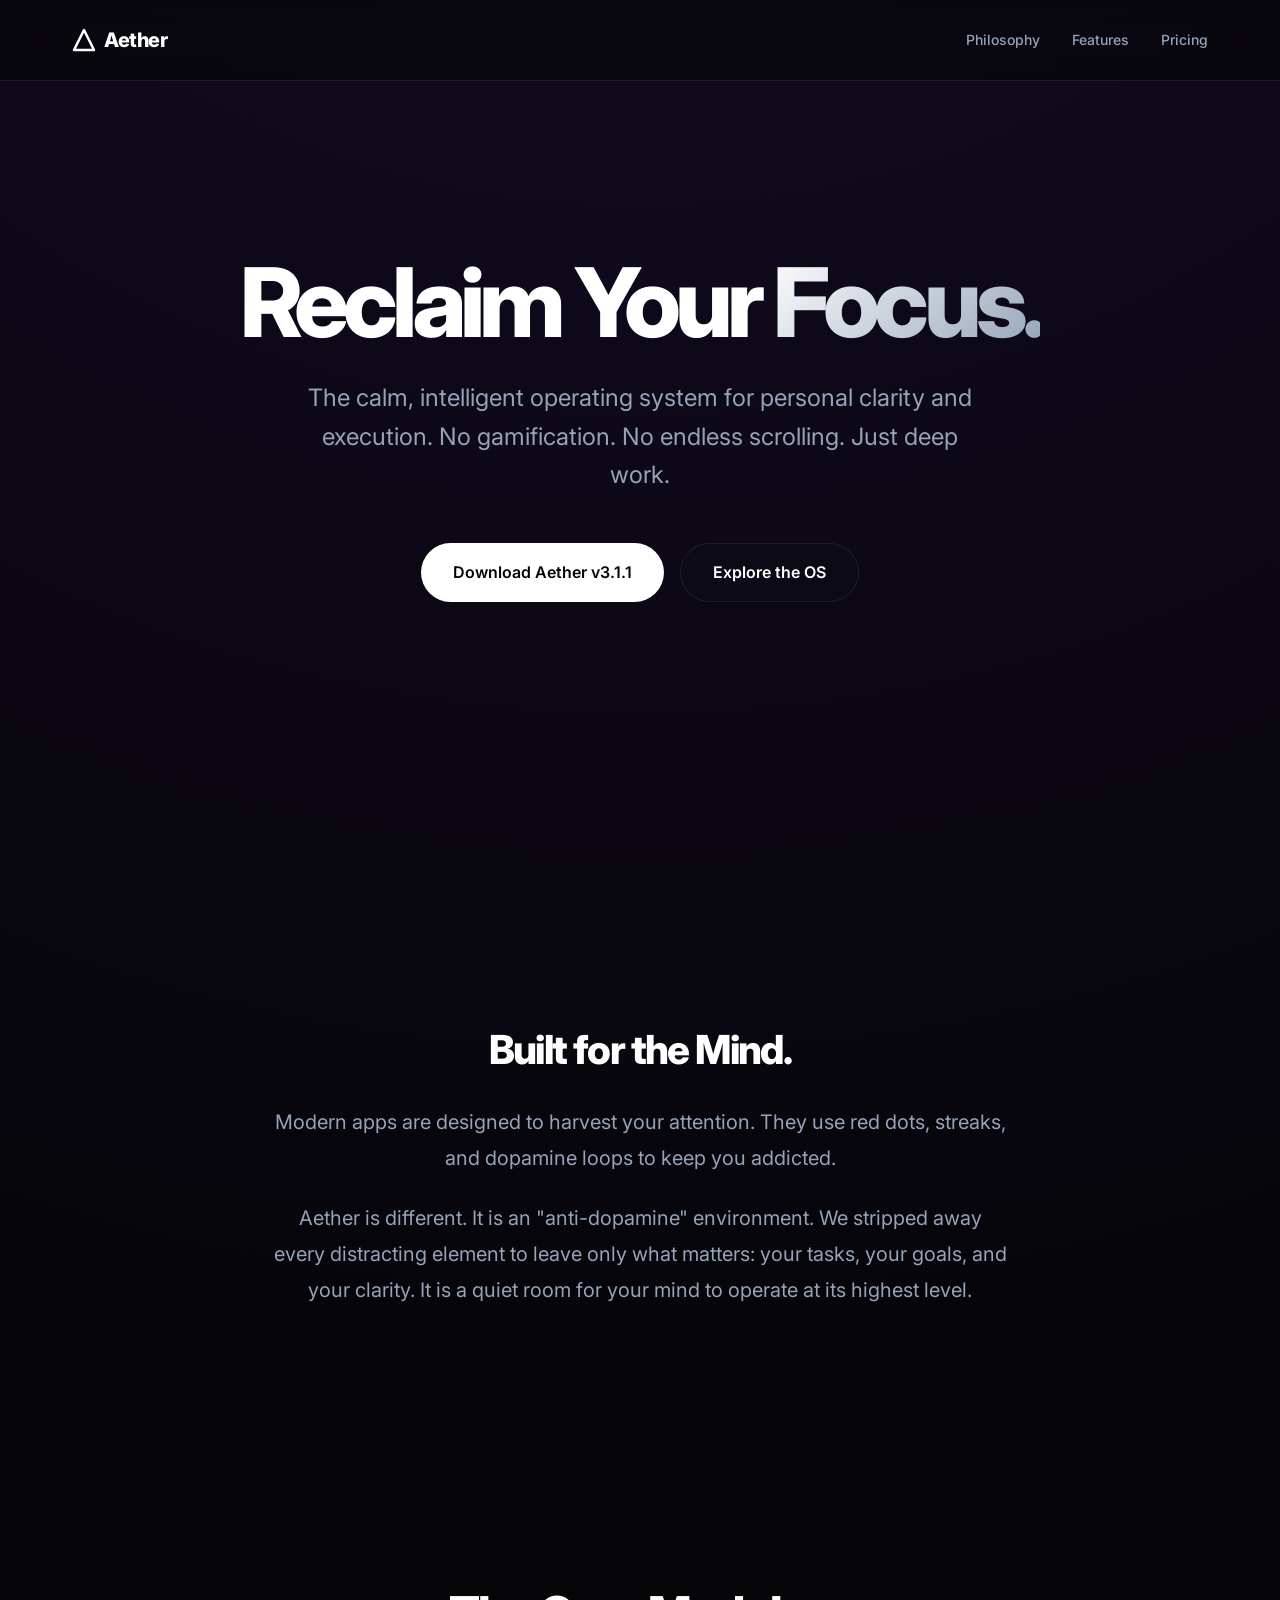
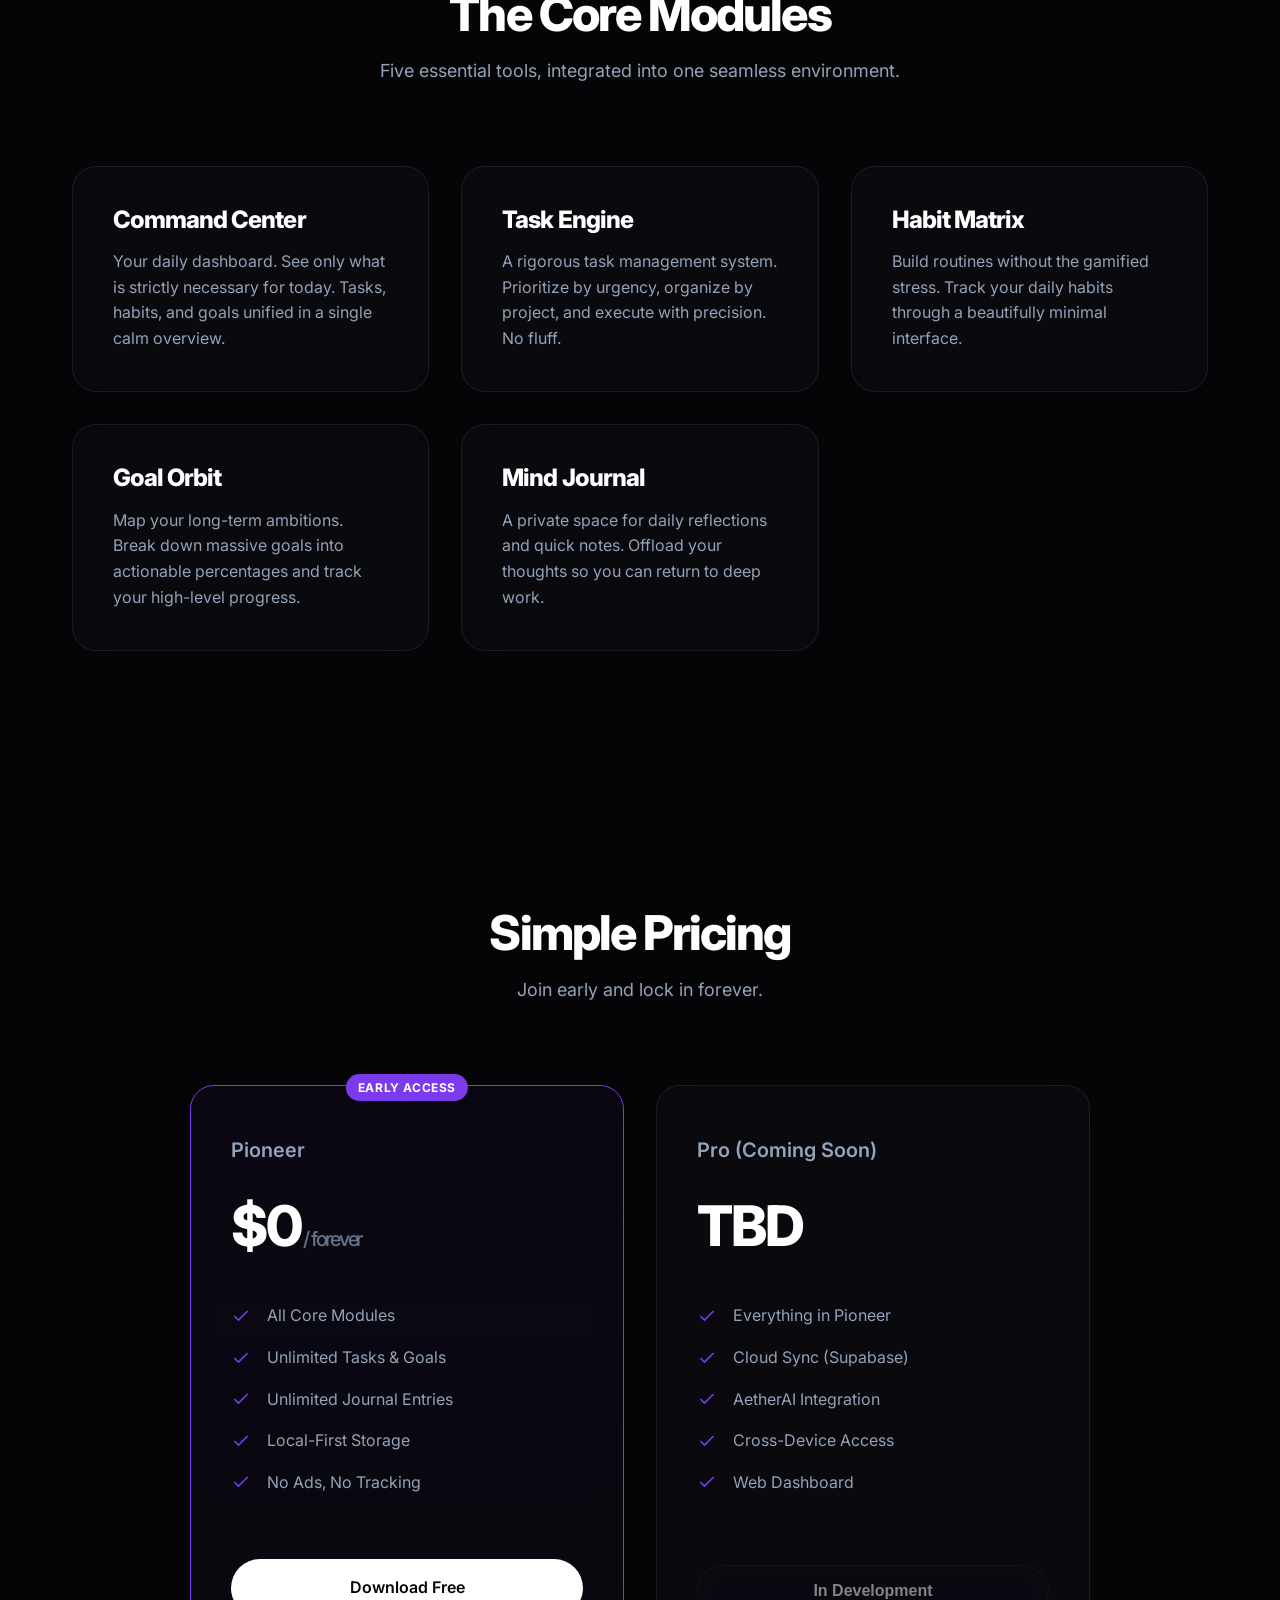
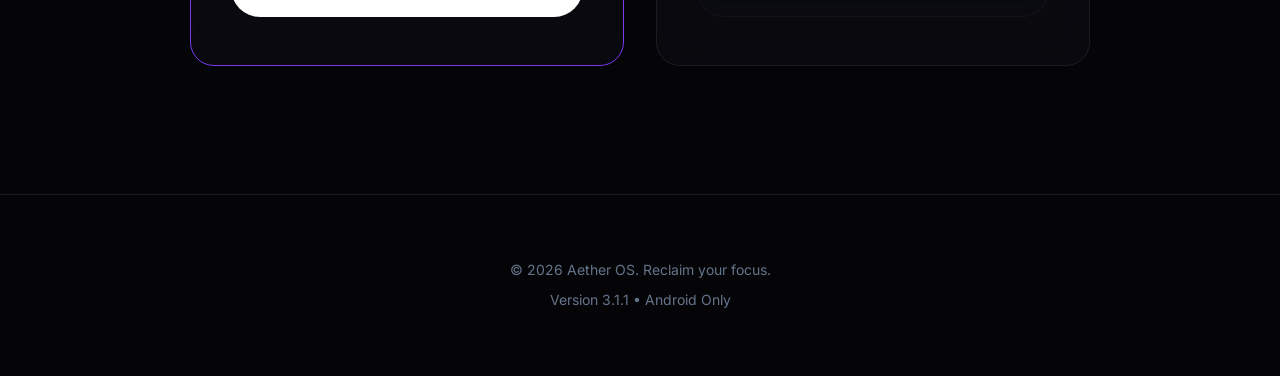
==== commit b4063184: "chore: release Aether v3.1.1 APK and update landing page" ====
--- a/index.html
+++ b/index.html
@@ -32,7 +32,7 @@
         The calm, intelligent operating system for personal clarity and execution. No gamification. No endless scrolling. Just deep work.
       </p>
       <div class="hero-ctas reveal" style="transition-delay: 200ms;">
-        <a href="Aether_v7.apk" download class="btn btn-primary">Download Aether v3.1.0</a>
+        <a href="Aether_v3.1.1.apk" download class="btn btn-primary">Download Aether v3.1.1</a>
         <a href="#features" class="btn btn-secondary">Explore the OS</a>
       </div>
     </div>
@@ -114,7 +114,7 @@
             <li><svg viewBox="0 0 24 24" fill="none" stroke="currentColor" stroke-width="2"><polyline points="20 6 9 17 4 12"/></svg> Local-First Storage</li>
             <li><svg viewBox="0 0 24 24" fill="none" stroke="currentColor" stroke-width="2"><polyline points="20 6 9 17 4 12"/></svg> No Ads, No Tracking</li>
           </ul>
-          <a href="Aether_v7.apk" download class="btn btn-primary">Download Free</a>
+          <a href="Aether_v3.1.1.apk" download class="btn btn-primary">Download Free</a>
         </div>
 
         <!-- Pro Tier -->
@@ -138,7 +138,7 @@
   <footer>
     <div class="container">
       <p>&copy; 2026 Aether OS. Reclaim your focus.</p>
-      <p style="margin-top: 0.5rem; color: var(--t3);">Version 3.1.0 • Android Only</p>
+      <p style="margin-top: 0.5rem; color: var(--t3);">Version 3.1.1 • Android Only</p>
     </div>
   </footer>
 
